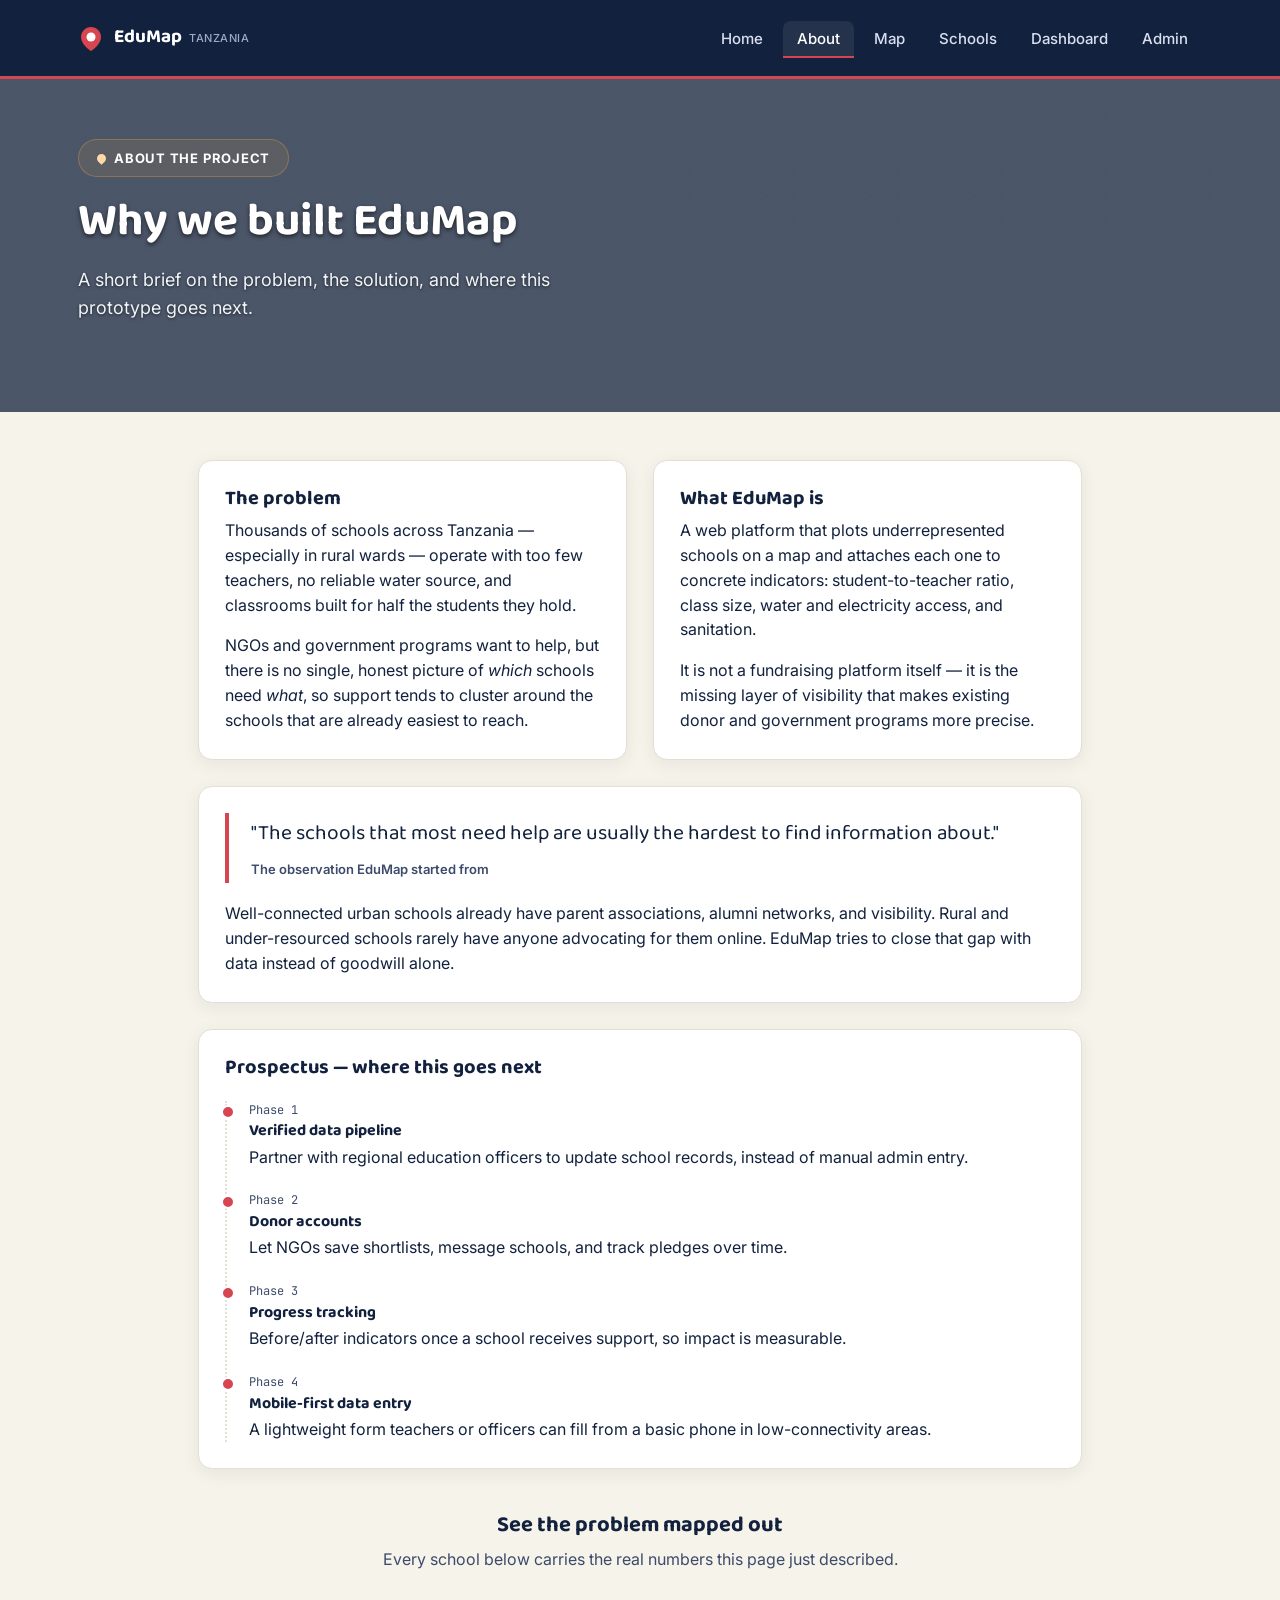
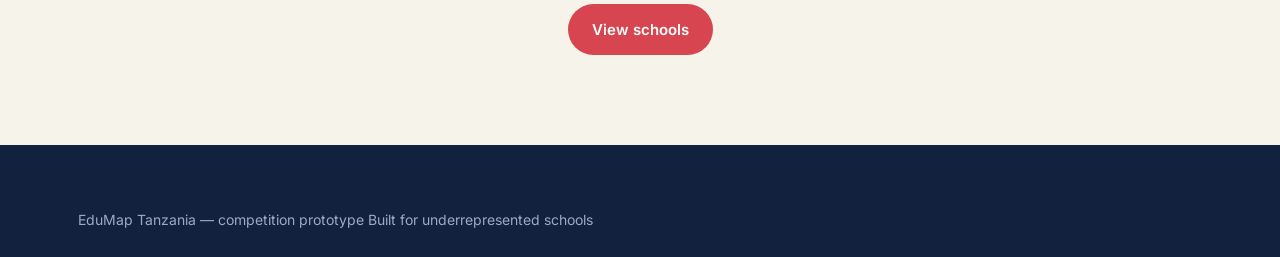
==== about.html @ 1348f327 "yo" ====
<!DOCTYPE html>
<html lang="en">
<head>
<meta charset="UTF-8">
<meta name="viewport" content="width=device-width, initial-scale=1.0">
<title>About — EduMap Tanzaniascm-history-item:c%3A%5CUsers%5CUSER%5COneDrive%5CDesktop%5CEdu.CCEM%E2%9C%8D%EF%B8%8F?%7B%22repositoryId%22%3A%22scm0%22%2C%22historyItemId%22%3A%22481b90392e154d170ccd517c02962633bb569fd1%22%2C%22historyItemParentId%22%3A%22b601278a0e674080480742d31120c76b783e9e66%22%2C%22historyItemDisplayId%22%3A%22481b903%22%7D</title>
<link rel="stylesheet" href="styles.css">
</head>
<body>
  <header class="site-header">
    <div class="wrap">
      <a class="brand" href="index.html">
        <svg class="brand-mark" width="26" height="26" viewBox="0 0 26 26" aria-hidden="true">
          <path d="M13 2C7.5 2 3 6.5 3 12c0 8 10 14 10 14s10-6 10-14c0-5.5-4.5-10-10-10z" fill="#D64550"/>
          <circle cx="13" cy="12" r="4.5" fill="#fff"/>
        </svg>
        <span class="brand-name">EduMap<span class="brand-sub">Tanzania</span></span>
      </a>
      <ul class="nav-links">
        <li><a href="index.html">Home</a></li>
        <li><a href="about.html" aria-current="page">About</a></li>
        <li><a href="map.html">Map</a></li>
        <li><a href="schools.html">Schools</a></li>
        <li><a href="dashboard.html">Dashboard</a></li>
        <li><a href="admin.html">Admin</a></li>
      </ul>
    </div>
  </header>

  <section class="hero" style="padding:60px 0;">
    <div class="wrap" style="grid-template-columns:1fr;">
      <div>
        <span class="eyebrow"><span class="pin-dot" style="background:#FFD9A8"></span> About the project</span>
        <h1 style="max-width:22ch;">Why we built EduMap</h1>
        <p class="lead">A short brief on the problem, the solution, and where this prototype goes next.</p>
      </div>
    </div>
  </section>

  <section class="page-body">
    <div class="wrap" style="max-width:940px;">

      <div class="split" data-reveal-stagger>
        <div class="card card-pad">
          <h2 style="font-size:20px;">The problem</h2>
          <p>Thousands of schools across Tanzania — especially in rural wards — operate with too few teachers, no reliable water source, and classrooms built for half the students they hold.</p>
          <p>NGOs and government programs want to help, but there is no single, honest picture of <em>which</em> schools need <em>what</em>, so support tends to cluster around the schools that are already easiest to reach.</p>
        </div>
        <div class="card card-pad">
          <h2 style="font-size:20px;">What EduMap is</h2>
          <p>A web platform that plots underrepresented schools on a map and attaches each one to concrete indicators: student-to-teacher ratio, class size, water and electricity access, and sanitation.</p>
          <p>It is not a fundraising platform itself — it is the missing layer of visibility that makes existing donor and government programs more precise.</p>
        </div>
      </div>

      <div class="card card-pad" style="margin:26px 0;" data-reveal>
        <blockquote class="pull-quote">
          "The schools that most need help are usually the hardest to find information about."
          <cite>The observation EduMap started from</cite>
        </blockquote>
        <p style="margin-top:18px;">Well-connected urban schools already have parent associations, alumni networks, and visibility. Rural and under-resourced schools rarely have anyone advocating for them online. EduMap tries to close that gap with data instead of goodwill alone.</p>
      </div>

      <div class="card card-pad" data-reveal>
        <h2 style="font-size:20px; margin-bottom:22px;">Prospectus — where this goes next</h2>
        <ul class="timeline">
          <li>
            <span class="date">Phase 1</span>
            <h3>Verified data pipeline</h3>
            <p>Partner with regional education officers to update school records, instead of manual admin entry.</p>
          </li>
          <li>
            <span class="date">Phase 2</span>
            <h3>Donor accounts</h3>
            <p>Let NGOs save shortlists, message schools, and track pledges over time.</p>
          </li>
          <li>
            <span class="date">Phase 3</span>
            <h3>Progress tracking</h3>
            <p>Before/after indicators once a school receives support, so impact is measurable.</p>
          </li>
          <li>
            <span class="date">Phase 4</span>
            <h3>Mobile-first data entry</h3>
            <p>A lightweight form teachers or officers can fill from a basic phone in low-connectivity areas.</p>
          </li>
        </ul>
      </div>

      <div style="text-align:center; margin-top:44px;" data-reveal>
        <h2 style="font-size:22px;">See the problem mapped out</h2>
        <p class="section-lead" style="margin-left:auto; margin-right:auto;">Every school below carries the real numbers this page just described.</p>
        <a href="schools.html" class="btn btn-primary">View schools</a>
      </div>

    </div>
  </section>

  <footer class="site-footer">
    <div class="wrap">
      <span>EduMap Tanzania — competition prototype</span>
      <span>Built for underrepresented schools</span>
    </div>
  </footer>
  <script src="data.js"></script>
  <script src="site.js"></script>
</body>
</html>
---- styles.css ----
/* ============================================================
   EduMap — styles.css
   One stylesheet shared by every page (linked with
   <link rel="stylesheet" href="styles.css">) so the whole app
   looks like one product instead of seven different pages.

   DESIGN TOKENS
   -----------------------------------------------------------
   --ink      : deep navy from the EduMap logo — headings, nav,
                and the "serious data" bands (dashboard header,
                stat band, detail banners)
   --paper    : warm, light background for marketing sections —
                not pure white, so long reads feel less clinical
   --coral    : the red map-pin from the logo — used ONLY for
                "critical" status and primary actions, so it
                stays meaningful instead of decorative
   --amber    : "moderate" status + the eyebrow badge accent
   --teal     : "stable" status
   --line     : hairline borders

   TYPE
   -----------------------------------------------------------
   Baloo 2        = display face (headings) — rounded, warm,
                    reads as approachable rather than corporate,
                    which matters for a schools/education product
   Inter          = body face — reads well at small sizes
   JetBrains Mono = utility face for numbers/stats, so every
                    ratio, count, and % reads like a data readout
   ============================================================ */

@import url('https://fonts.googleapis.com/css2?family=Baloo+2:wght@500;600;700;800&family=Inter:wght@400;500;600&family=JetBrains+Mono:wght@500;600&display=swap');

:root {
  --ink: #12213D;
  --ink-soft: #3C4A6B;
  --paper: #F6F3EA;
  --paper-raised: #FFFFFF;
  --coral: #D64550;
  --coral-dark: #B5333D;
  --amber: #E8A33D;
  --amber-text: #8F5D14; /* darker variant for text on light backgrounds — the base amber fails WCAG contrast as text */
  --teal: #3FA796;
  --line: #E3DFD2;
  --radius: 14px;
  --radius-lg: 22px;
  --shadow: 0 4px 18px rgba(18, 33, 61, 0.07);
  --shadow-lg: 0 18px 46px rgba(18, 33, 61, 0.16);
  --font-display: 'Baloo 2', sans-serif;
  --font-body: 'Inter', sans-serif;
  --font-mono: 'JetBrains Mono', monospace;
}

* { box-sizing: border-box; }

html { scroll-behavior: smooth; }

body {
  margin: 0;
  font-family: var(--font-body);
  background: var(--paper);
  color: var(--ink);
  line-height: 1.55;
}

h1, h2, h3, h4 {
  font-family: var(--font-display);
  color: var(--ink);
  margin: 0 0 0.4em;
  line-height: 1.15;
}

p { margin: 0 0 1em; }
p:last-child { margin-bottom: 0; }

a { color: inherit; }

.mono { font-family: var(--font-mono); }
.eyebrow-label { font-size: 13px; font-weight: 700; letter-spacing: 0.06em; text-transform: uppercase; color: var(--ink-soft); }

/* ---------- layout helpers ---------- */
.wrap {
  max-width: 1180px;
  margin: 0 auto;
  padding: 0 28px;
}

.page-body { padding: 48px 0 90px; }
.band { padding: 76px 0; }

/* ---------- signature: pin-dot marker ----------
   The logo's map pin becomes a recurring bullet used in nav
   dividers, list markers, and the activity timeline — a small
   consistent motif tying every page back to "location". */
.pin-dot {
  display: inline-block;
  width: 9px;
  height: 9px;
  border-radius: 50% 50% 50% 0;
  transform: rotate(-45deg);
  background: var(--coral);
  flex-shrink: 0;
}

/* ---------- header / nav ---------- */
.site-header {
  position: sticky;
  top: 0;
  z-index: 30;
  background: var(--ink);
  border-bottom: 3px solid var(--coral);
}
.site-header .wrap {
  position: relative;
  display: flex;
  align-items: center;
  justify-content: space-between;
  height: 76px;
}
.brand {
  display: flex;
  align-items: center;
  gap: 10px;
  text-decoration: none;
}
.brand-mark { flex-shrink: 0; }
.brand-name {
  font-family: var(--font-display);
  font-weight: 700;
  font-size: 19px;
  color: #fff;
  display: flex;
  align-items: baseline;
  gap: 7px;
}
.brand-sub {
  font-family: var(--font-body);
  font-weight: 500;
  font-size: 11px;
  color: #9FA8C4;
  text-transform: uppercase;
  letter-spacing: 0.05em;
}
.nav-links {
  display: flex;
  align-items: center;
  gap: 6px;
  list-style: none;
  margin: 0;
  padding: 0;
}
.nav-links a {
  color: #D9DFEF;
  text-decoration: none;
  font-size: 15px;
  font-weight: 500;
  padding: 8px 14px;
  border-radius: 8px;
  transition: 0.2s;
}
.nav-links a:hover,
.nav-links a[aria-current="page"] {
  color: #fff;
  background: rgba(255,255,255,0.08);
}
.nav-links a[aria-current="page"] { border-bottom: 2px solid var(--coral); border-radius: 8px 8px 0 0; }

/* hamburger toggle — hidden on desktop, shown under 880px (see
   responsive section). Built by site.js so it only exists where
   JS can actually drive it. */
.nav-toggle {
  display: none;
  flex-direction: column;
  justify-content: center;
  gap: 5px;
  width: 40px;
  height: 40px;
  background: transparent;
  border: none;
  cursor: pointer;
  padding: 0;
}
.nav-toggle span {
  display: block;
  width: 22px;
  height: 2px;
  background: #fff;
  border-radius: 2px;
  transition: transform 0.2s, opacity 0.2s;
}
.nav-toggle.is-open span:nth-child(1) { transform: translateY(7px) rotate(45deg); }
.nav-toggle.is-open span:nth-child(2) { opacity: 0; }
.nav-toggle.is-open span:nth-child(3) { transform: translateY(-7px) rotate(-45deg); }

/* ---------- buttons ---------- */
.btn {
  display: inline-flex;
  align-items: center;
  gap: 8px;
  font-family: var(--font-body);
  font-weight: 600;
  font-size: 15px;
  padding: 12px 22px;
  border-radius: 999px;
  border: 2px solid transparent;
  cursor: pointer;
  text-decoration: none;
  transition: 0.2s;
}
.btn-primary { background: var(--coral); color: #fff; }
.btn-primary:hover { background: var(--coral-dark); transform: translateY(-1px); }
.btn-ghost { background: transparent; border-color: var(--ink); color: var(--ink); }
.btn-ghost:hover { background: var(--ink); color: #fff; }
.btn-ghost.on-dark { border-color: rgba(255,255,255,0.5); color: #fff; }
.btn-ghost.on-dark:hover { background: rgba(255,255,255,0.12); }
.btn-sm { padding: 8px 16px; font-size: 13px; }
.btn-danger { background: #fff; color: var(--coral); border-color: var(--coral); }
.btn-danger:hover { background: var(--coral); color: #fff; }

/* ---------- hero ---------- */
/* ========== HERO SLIDESHOW ========== */

.hero {
  position: relative;          /* important so the slideshow can sit behind the content */
  overflow: hidden;
  /* keep whatever padding / min-height you already have */
}

/* The container that holds all the background images */
.slideshow {
  position: absolute;
  inset: 0;                    /* top:0; right:0; bottom:0; left:0; */
  z-index: 0;                  /* sits behind the text content */
}

/* Each individual slide */
.slideshow .slide {
  position: absolute;
  inset: 0;
  background-size: cover;
  background-position: center;
  background-repeat: no-repeat;
  opacity: 0;
  transition: opacity 1.2s ease-in-out;
  z-index: 0;
}

/* The currently visible slide */
.slideshow .slide.active {
  opacity: 1;
  z-index: 1;
}

/* Make sure the real content (text, buttons, pin-cluster) stays above the images */
.hero .wrap {
  position: relative;
  z-index: 2;
}

/* Dark overlay for readability */

.hero::after {
    content: "";
    position: absolute;
    inset: 0;
    background: linear-gradient(rgba(18, 33, 61, 0.75), rgba(18, 33, 61, 0.75));
    z-index: 1;
}

/* Put the text above the slideshow */

.hero .wrap {
    position: relative;
    z-index: 2;
}

/* Make hero text white */

.hero h1,
.hero p,
.hero .eyebrow {
    color: white;
}
.hero {
  position: relative;
  overflow: hidden;
  color: var(--ink);
  padding: 90px 0 70px;
}
/* topographic dot-grid, echoing a map, kept faint so it's texture not noise */
.hero::before {
  content: "";
  position: absolute;
  inset: 0;
  background-image: radial-gradient(rgba(18,33,61,0.05) 1.5px, transparent 1.5px);
  background-size: 26px 26px;
  mask-image: radial-gradient(ellipse at 70% 30%, black 10%, transparent 70%);
}
.hero .wrap { position: relative; display: grid; grid-template-columns: 1.1fr 0.9fr; gap: 50px; align-items: center; }
.eyebrow {
  display: inline-flex;
  align-items: center;
  gap: 8px;
  font-size: 13px;
  font-weight: 700;
  letter-spacing: 0.06em;
  text-transform: uppercase;
  color: var(--amber-text);
  background: rgba(232,163,61,0.1);
  border: 1px solid rgba(232,163,61,0.35);
  padding: 8px 18px;
  border-radius: 999px;
  margin-bottom: 18px;
}
.hero h1 { 
  font-size: clamp(32px, 4.6vw, 46px); 
  max-width: 15ch; 
  color: #FFFFFF !important; 
  text-shadow: 0 2px 4px rgba(0, 0, 0, 0.6); 
}

.hero p.lead { 
  font-size: 18px; 
  color: #F1F5F9 !important; 
  max-width: 46ch; 
  margin: 18px 0 30px; 
  text-shadow: 0 1px 3px rgba(0, 0, 0, 0.6); 
}

.hero-actions { display: flex; gap: 14px; flex-wrap: wrap; }

/* small stat pills inside hero */
.stat-row { display: flex; gap: 26px; margin-top: 40px; flex-wrap: wrap; }
.stat-row .stat-num { 
  font-family: var(--font-mono); 
  font-size: 26px; 
  font-weight: 600; 
  color: #FFFFFF !important; 
  text-shadow: 0 1px 3px rgba(0, 0, 0, 0.6); 
}
.stat-row .stat-label { 
  font-size: 13px; 
  color: #CBD5E1 !important; 
  text-shadow: 0 1px 3px rgba(0, 0, 0, 0.6); 
}

/* schematic pin-cluster graphic used in hero (pure CSS/SVG, no
   stock image) — a few nodes connecting to a central marker,
   representing "scattered schools becoming a visible network".
   This is EduMap's one signature moment: on load, the lines and
   nodes assemble in sequence (see keyframes below), turning the
   product's actual thesis into a two-second animation instead of
   a static illustration. */
.pin-cluster { 
  position: relative; 
  height: 320px; 
  filter: drop-shadow(0 0 12px rgba(0, 0, 0, 0.6)); 
}
.pin-cluster svg { width: 100%; height: 100%; }

/* High-contrast pin lines and nodes */
.pin-cluster line, 
.pin-cluster path[stroke] {
  stroke: #FFFFFF !important;
  stroke-width: 2.5px !important;
}

.pin-cluster circle {
  filter: drop-shadow(0 0 6px rgba(255, 255, 255, 0.9));
}

@media (prefers-reduced-motion: no-preference) {
  .net-line { opacity: 0; animation: net-line-in 0.6s ease forwards; }
  .net-node {
    opacity: 0;
    transform-box: fill-box;
    transform-origin: center;
    animation: net-node-in 0.45s ease forwards;
  }
  .net-pin-shape {
    opacity: 0;
    transform-box: fill-box;
    transform-origin: center;
    animation: net-pin-in 0.55s ease forwards;
  }
  .net-pin-core {
    opacity: 0;
    transform-box: fill-box;
    transform-origin: center;
    animation: net-node-in 0.4s ease forwards;
  }

  @keyframes net-line-in { to { opacity: 1; } }
  @keyframes net-node-in { from { opacity: 0; transform: scale(0.3); } to { opacity: 1; transform: scale(1); } }
  @keyframes net-pin-in { from { opacity: 0; transform: translateY(-16px) scale(0.85); } to { opacity: 1; transform: translateY(0) scale(1); } }
}

/* ---------- generic section ---------- */
.section-title { display: flex; align-items: baseline; gap: 12px; margin-bottom: 12px; }
.section-title h2 { font-size: clamp(22px, 3vw, 28px); }
.section-title .pin-dot { margin-bottom: 4px; }
.section-lead { max-width: 62ch; color: var(--ink-soft); margin: 0 0 32px; }

/* scroll reveal: elements fade/rise into place as the page is
   scrolled (driven by site.js via IntersectionObserver). Reduced
   to a no-op for reduced-motion users, who just see the final
   state immediately. */
[data-reveal] {
  opacity: 0;
  transform: translateY(18px);
  transition: opacity 0.7s ease, transform 0.7s ease;
}
[data-reveal].is-visible { opacity: 1; transform: translateY(0); }

[data-reveal-stagger] > * {
  opacity: 0;
  transform: translateY(18px);
  transition: opacity 0.6s ease, transform 0.6s ease;
}
[data-reveal-stagger].is-visible > * { opacity: 1; transform: translateY(0); }
[data-reveal-stagger].is-visible > *:nth-child(2) { transition-delay: 0.08s; }
[data-reveal-stagger].is-visible > *:nth-child(3) { transition-delay: 0.16s; }
[data-reveal-stagger].is-visible > *:nth-child(4) { transition-delay: 0.24s; }

/* ---------- pill list (mission-style rows, e.g. "How EduMap works") ---------- */
.pill-list { display: flex; flex-direction: column; gap: 14px; }
.pill-row {
  display: flex;
  align-items: flex-start;
  gap: 18px;
  background: var(--paper-raised);
  border: 1px solid var(--line);
  border-radius: var(--radius-lg);
  padding: 24px 28px;
}
.pill-row .step-num {
  flex-shrink: 0;
  width: 34px; height: 34px;
  border-radius: 50%;
  background: var(--ink);
  color: #fff;
  font-family: var(--font-mono);
  font-size: 14px;
  font-weight: 600;
  display: flex; align-items: center; justify-content: center;
}
.pill-row h3 { font-size: 18px; margin-bottom: 6px; }
.pill-row p { margin: 0; color: var(--ink-soft); }

/* ---------- cards ---------- */
.card {
  background: var(--paper-raised);
  border: 1px solid var(--line);
  border-radius: var(--radius);
  box-shadow: var(--shadow);
}
.card-pad { padding: 26px; }

.grid-3 { display: grid; grid-template-columns: repeat(3, 1fr); gap: 22px; }
.grid-2 { display: grid; grid-template-columns: repeat(2, 1fr); gap: 22px; }

/* ---------- stat band: live numbers computed from real tracked
   schools (never hardcoded), shown on a dark band so the home
   page has rhythm instead of being cream top-to-bottom ---------- */
.stat-band { background: var(--ink); color: #fff; }
.stat-band .section-lead { color: #9FA8C4; }
.stat-band h2 { color: #fff; }
.stat-band .eyebrow-label { color: #9FA8C4; }
.stat-grid { display: grid; grid-template-columns: repeat(4, 1fr); gap: 22px; margin-top: 30px; }
.stat-tile {
  border-top: 3px solid var(--coral);
  padding-top: 16px;
}
.stat-tile:nth-child(2) { border-top-color: var(--amber); }
.stat-tile:nth-child(3) { border-top-color: var(--teal); }
.stat-tile:nth-child(4) { border-top-color: #7C8DBF; }
.stat-tile .big-num { font-family: var(--font-mono); font-size: clamp(28px, 3.4vw, 42px); font-weight: 600; }
.stat-tile .big-lbl { font-size: 14px; color: #9FA8C4; margin-top: 6px; }
.stat-band .fine-print { font-size: 13px; color: #7C8DBF; margin-top: 34px; }

/* ---------- spotlight: a single real school's profile teased on
   the home page — proof the data is real, not filler copy ---------- */
.spotlight {
  display: grid;
  grid-template-columns: 1fr 1fr;
  border: 1px solid var(--line);
  border-radius: var(--radius-lg);
  overflow: hidden;
  background: var(--paper-raised);
  box-shadow: var(--shadow-lg);
}
.spotlight-info { padding: 42px; }
.spotlight-info .region { color: var(--ink-soft); font-size: 14px; margin-bottom: 18px; }
.spotlight-visual {
  position: relative;
  overflow: hidden;
  background: var(--ink);
  color: #fff;
  padding: 42px;
  display: flex;
  flex-direction: column;
  justify-content: center;
  gap: 22px;
}
.spotlight-visual::before {
  content: "";
  position: absolute;
  inset: 0;
  background-image: radial-gradient(rgba(255,255,255,0.06) 1.5px, transparent 1.5px);
  background-size: 22px 22px;
}
.spotlight-stat { position: relative; }
.spotlight-stat .num { font-family: var(--font-mono); font-size: 32px; font-weight: 600; }
.spotlight-stat .lbl { font-size: 13px; color: #9FA8C4; }

/* ---------- audience: three ways to act, one CTA each ---------- */
.audience-grid { display: grid; grid-template-columns: repeat(3, 1fr); gap: 22px; }
.audience-card {
  display: flex;
  flex-direction: column;
  gap: 14px;
  transition: transform 0.15s, box-shadow 0.15s;
}
.audience-card:hover { transform: translateY(-3px); box-shadow: var(--shadow-lg); }
.audience-card .badge {
  align-self: flex-start;
  font-size: 12px;
  font-weight: 700;
  letter-spacing: 0.04em;
  text-transform: uppercase;
  color: var(--coral-dark);
  background: rgba(214,69,80,0.08);
  padding: 5px 12px;
  border-radius: 999px;
}
.audience-card h3 { font-size: 19px; }
.audience-card p { color: var(--ink-soft); flex-grow: 1; }
.audience-card a.view-link { font-size: 14px; font-weight: 600; color: var(--coral); text-decoration: none; }

/* ---------- status badge (color meaning is fixed app-wide) ---------- */
.status-badge {
  display: inline-flex;
  align-items: center;
  gap: 7px;
  font-size: 12px;
  font-weight: 600;
  padding: 5px 12px;
  border-radius: 999px;
  background: rgba(0,0,0,0.04);
}
.status-dot { width: 9px; height: 9px; border-radius: 50%; }

/* ---------- school card (schools.html) ---------- */
.school-card {
  border-left: 5px solid var(--line);
  transition: transform 0.15s, box-shadow 0.15s;
}
.school-card:hover { transform: translateY(-3px); box-shadow: 0 10px 26px rgba(18,33,61,0.12); }
.school-card h3 { font-size: 19px; margin-bottom: 4px; }
.school-card .region { font-size: 13px; color: var(--ink-soft); margin-bottom: 14px; }
.school-card .metrics { display: flex; gap: 18px; margin: 14px 0; font-family: var(--font-mono); font-size: 13px; color: var(--ink-soft); }
.school-card a.view-link { font-size: 14px; font-weight: 600; color: var(--coral); text-decoration: none; }

/* ---------- filter bar ---------- */
.filter-bar {
  display: flex;
  gap: 14px;
  flex-wrap: wrap;
  align-items: center;
  background: var(--paper-raised);
  border: 1px solid var(--line);
  border-radius: var(--radius);
  padding: 16px 20px;
  margin-bottom: 30px;
}
.filter-bar input[type="text"],
.filter-bar select {
  font-family: var(--font-body);
  font-size: 14px;
  padding: 9px 12px;
  border-radius: 8px;
  border: 1px solid var(--line);
  background: var(--paper);
  color: var(--ink);
}
.filter-bar label { font-size: 12px; font-weight: 600; color: var(--ink-soft); display: block; margin-bottom: 4px; }
.filter-legend { display: flex; gap: 10px; margin-left: auto; font-size: 13px; flex-wrap: wrap; }
.filter-legend span { display: inline-flex; align-items: center; gap: 6px; }

/* standalone toggle-button style, used by the map legend buttons
   (each button carries this class directly — it doesn't rely on
   being nested inside a particular container) */
.legend-toggle {
  display: inline-flex; align-items: center; gap: 7px;
  font-family: var(--font-body); font-size: 13px; font-weight: 600; color: var(--ink-soft);
  background: var(--paper-raised); border: 1px solid var(--line); border-radius: 999px;
  padding: 7px 14px; cursor: pointer; transition: 0.15s;
}
.legend-toggle[aria-pressed="false"] { opacity: 0.4; }
.legend-toggle:hover { border-color: var(--ink-soft); }

/* ---------- detail page ---------- */
.detail-header {
  background: var(--ink);
  color: #fff;
  padding: 46px 0;
}
.detail-header .wrap { display: flex; justify-content: space-between; align-items: flex-end; flex-wrap: wrap; gap: 18px; }
.detail-header h1 { color: #fff; font-size: 32px; max-width: 20ch; }
.detail-header .region { color: #9FA8C4; font-size: 14px; }

.stat-block { text-align: left; }
.stat-block .num { font-family: var(--font-mono); font-size: 30px; font-weight: 600; }
.stat-block .lbl { font-size: 13px; color: var(--ink-soft); }

.need-tag {
  display: inline-flex;
  align-items: center;
  gap: 7px;
  background: rgba(214,69,80,0.08);
  color: var(--coral-dark);
  border: 1px solid rgba(214,69,80,0.25);
  font-size: 13px;
  font-weight: 600;
  padding: 6px 13px;
  border-radius: 999px;
  margin: 4px 6px 0 0;
}

/* activity timeline: pin-dots down a dotted line — the recurring
   motif. Reused as-is for the About page roadmap, since a roadmap
   and an activity log are both "things in chronological order". */
.timeline { list-style: none; margin: 0; padding: 0; border-left: 2px dotted var(--line); }
.timeline li { position: relative; padding: 0 0 22px 22px; }
.timeline li::before {
  content: "";
  position: absolute;
  left: -6px; top: 4px;
  width: 10px; height: 10px;
  border-radius: 50%;
  background: var(--coral);
  border: 2px solid var(--paper-raised);
}
.timeline li:last-child { padding-bottom: 0; }
.timeline .date { font-family: var(--font-mono); font-size: 12px; color: var(--ink-soft); display: block; margin-bottom: 3px; }
.timeline h3 { font-size: 16px; margin-bottom: 4px; }

/* ---------- about page ---------- */
.split { display: grid; grid-template-columns: 1fr 1fr; gap: 26px; align-items: start; }
.pull-quote {
  border-left: 4px solid var(--coral);
  padding: 4px 0 4px 22px;
  font-family: var(--font-display);
  font-size: 21px;
  color: var(--ink);
  margin: 0;
}
.pull-quote cite { display: block; font-family: var(--font-body); font-size: 13px; font-weight: 600; color: var(--ink-soft); font-style: normal; margin-top: 10px; }

/* ---------- forms (admin) ---------- */
.form-grid { display: grid; grid-template-columns: 1fr 1fr; gap: 18px; }
.field { display: flex; flex-direction: column; gap: 6px; }
.field.full { grid-column: 1 / -1; }
.field label { font-size: 13px; font-weight: 600; color: var(--ink-soft); }
.field input, .field select, .field textarea {
  font-family: var(--font-body);
  font-size: 14px;
  padding: 10px 12px;
  border: 1px solid var(--line);
  border-radius: 8px;
  background: var(--paper);
  color: var(--ink);
}
.field textarea { resize: vertical; min-height: 70px; }
.checkbox-row { display: flex; gap: 22px; align-items: center; }
.checkbox-row label { display: flex; align-items: center; gap: 8px; font-size: 14px; font-weight: 500; color: var(--ink); }

.admin-table { width: 100%; border-collapse: collapse; font-size: 14px; }
.admin-table th { text-align: left; font-size: 12px; text-transform: uppercase; letter-spacing: 0.04em; color: var(--ink-soft); padding: 10px 12px; border-bottom: 1px solid var(--line); }
.admin-table td { padding: 12px; border-bottom: 1px solid var(--line); vertical-align: middle; }
.admin-table tr:hover td { background: rgba(18,33,61,0.02); }
.row-actions { display: flex; gap: 8px; }
.admin-empty { color: var(--ink-soft); text-align: center; padding: 20px 0; }

/* ---------- dashboard ---------- */
.kpi-row { display: grid; grid-template-columns: repeat(4, 1fr); gap: 18px; margin-bottom: 30px; }
.kpi { padding: 20px 22px; }
.kpi .num { font-family: var(--font-mono); font-size: 30px; font-weight: 600; }
.kpi .lbl { font-size: 13px; color: var(--ink-soft); margin-top: 4px; }
.chart-grid { display: grid; grid-template-columns: 1.3fr 1fr; gap: 22px; margin-bottom: 22px; }
.chart-card h3 { font-size: 15px; margin-bottom: 16px; }
.chart-card canvas { max-height: 260px; }

/* ============================================================
   FOOTER — project identity + team
   ============================================================ */

.site-footer {
  background: var(--ink);
  color: #9FA8C4;
  padding: 64px 0 26px;
  font-size: 14px;
}

.site-footer .wrap {
  display: block;
}

/* ---------- top footer area ---------- */

.footer-top {
  display: grid;
  grid-template-columns: 0.85fr 1.15fr;
  gap: 70px;
  padding-bottom: 48px;
  border-bottom: 1px solid rgba(255,255,255,0.10);
}

/* ---------- project identity ---------- */

.footer-about {
  max-width: 390px;
}

.footer-brand {
  display: inline-flex;
  align-items: baseline;
  gap: 7px;
  font-family: var(--font-display);
  font-size: 25px;
  font-weight: 700;
  color: #fff;
  text-decoration: none;
  margin-bottom: 10px;
}

.footer-brand span {
  font-family: var(--font-body);
  font-size: 11px;
  font-weight: 600;
  letter-spacing: 0.08em;
  text-transform: uppercase;
  color: #9FA8C4;
}

.footer-about > p:not(.footer-description) {
  color: #D9DFEF;
  font-size: 15px;
  margin-bottom: 22px;
}

.footer-description {
  color: #9FA8C4;
  line-height: 1.7;
  max-width: 42ch;
}

/* ---------- team ---------- */

.footer-team h3 {
  color: #fff;
  font-family: var(--font-display);
  font-size: 20px;
  margin-bottom: 24px;
}

.team-list {
  display: grid;
  grid-template-columns: repeat(2, 1fr);
  gap: 24px 34px;
}

.team-member {
  display: flex;
  align-items: flex-start;
  gap: 13px;
  min-width: 0;
}

/* initials circle */

.team-avatar {
  width: 42px;
  height: 42px;
  flex: 0 0 42px;

  display: flex;
  align-items: center;
  justify-content: center;

  border-radius: 50%;
  background: rgba(214,69,80,0.14);
  border: 1px solid rgba(214,69,80,0.35);

  color: #fff;
  font-family: var(--font-mono);
  font-size: 12px;
  font-weight: 600;
}

/* member name */

.team-member strong {
  display: block;
  color: #fff;
  font-size: 14px;
  font-weight: 600;
  margin-bottom: 3px;
}

/* member role */

.team-member > div:last-child > span {
  display: block;
  color: #9FA8C4;
  font-size: 12px;
  line-height: 1.4;
}

/* social links */

.team-socials {
  display: flex;
  align-items: center;
  gap: 12px;
  margin-top: 9px;
}

.team-socials a {
  color: #D9DFEF;
  font-size: 12px;
  font-weight: 500;
  text-decoration: none;
  transition: color 0.2s, transform 0.2s;
}

.team-socials a:hover {
  color: #fff;
  transform: translateY(-1px);
}

/* little separator between social links */

.team-socials a + a::before {
  content: "·";
  color: #667392;
  margin-right: 12px;
}

/* ---------- bottom footer bar ---------- */

.footer-bottom {
  display: flex;
  justify-content: space-between;
  align-items: center;
  gap: 15px;
  padding-top: 22px;

  color: #7C8DBF;
  font-size: 12px;
}

.footer-bottom span:last-child {
  text-align: right;
}

/* ---------- responsive footer ---------- */

@media (max-width: 880px) {

  .footer-top {
    grid-template-columns: 1fr;
    gap: 42px;
  }

  .footer-about {
    max-width: 520px;
  }

  .team-list {
    grid-template-columns: 1fr;
    gap: 22px;
  }

  .footer-bottom {
    flex-direction: column;
    align-items: flex-start;
    gap: 7px;
  }

  .footer-bottom span:last-child {
    text-align: left;
  }
}
/* ---------- footer identity ---------- */

.footer-about {
  max-width: 360px;
}

.footer-brand {
  display: inline-block;
  font-family: var(--font-display);
  font-size: 27px;
  font-weight: 700;
  color: #fff;
  text-decoration: none;
  margin-bottom: 12px;
}

.footer-brand span {
  color: var(--coral);
}

.footer-about > p:first-of-type {
  color: #fff;
  font-size: 16px;
  font-weight: 600;
  margin-bottom: 12px;
}

.footer-description {
  color: #9FA8C4;
  line-height: 1.7;
  max-width: 34ch;
}

/* ---------- team ---------- */

.footer-team h3 {
  color: #fff;
  font-family: var(--font-display);
  font-size: 21px;
  margin-bottom: 24px;
}

.team-list {
  display: grid;
  grid-template-columns: repeat(2, 1fr);
  gap: 18px;
}

.team-member {
  display: flex;
  align-items: center;
  gap: 14px;
  padding: 16px;
  border: 1px solid rgba(255,255,255,0.09);
  border-radius: var(--radius);
  background: rgba(255,255,255,0.035);
  transition: transform 0.2s ease, background 0.2s ease;
}

.team-member:hover {
  transform: translateY(-3px);
  background: rgba(255,255,255,0.07);
}

.team-avatar {
  width: 46px;
  height: 46px;
  flex-shrink: 0;
  display: flex;
  align-items: center;
  justify-content: center;
  border-radius: 50%;
  background: var(--coral);
  color: #fff;
  font-family: var(--font-mono);
  font-size: 13px;
  font-weight: 600;
}

.team-member strong {
  display: block;
  color: #fff;
  font-size: 14px;
  margin-bottom: 3px;
}

.team-member > div:last-child > span {
  display: block;
  color: #9FA8C4;
  font-size: 12px;
  margin-bottom: 7px;
}

/* ---------- social links ---------- */

.team-socials {
  display: flex;
  gap: 12px;
}

.team-socials a {
  color: #C8D0E3;
  font-size: 11px;
  font-weight: 600;
  text-decoration: none;
  transition: color 0.2s ease;
}

.team-socials a:hover {
  color: #fff;
}

/* ---------- bottom bar ---------- */

.footer-bottom {
  display: flex;
  justify-content: space-between;
  align-items: center;
  gap: 15px;
  padding-top: 24px;
  border-top: 1px solid rgba(255,255,255,0.1);
  color: #7C8DBF;
  font-size: 12px;
}

/* ---------- footer responsive ---------- */

@media (max-width: 880px) {
  .footer-top {
    grid-template-columns: 1fr;
    gap: 42px;
  }

  .team-list {
    grid-template-columns: 1fr;
  }
}

@media (max-width: 520px) {
  .footer-bottom {
    flex-direction: column;
    align-items: flex-start;
  }
}

/* ---------- map page ---------- */
#map { height: 560px; width: 100%; border-radius: var(--radius); border: 1px solid var(--line); }
.map-legend { display: flex; gap: 20px; margin: 16px 0 28px; font-size: 13px; }
.map-legend span { display: inline-flex; align-items: center; gap: 7px; }

/* ---------- toast (used by Admin after save/delete) ---------- */
.toast {
  position: fixed;
  left: 50%;
  bottom: 26px;
  transform: translate(-50%, 20px);
  background: var(--ink);
  color: #fff;
  padding: 12px 24px;
  border-radius: 999px;
  font-size: 14px;
  font-weight: 600;
  box-shadow: var(--shadow-lg);
  opacity: 0;
  pointer-events: none;
  transition: opacity 0.25s, transform 0.25s;
  z-index: 50;
}
.toast.is-visible { opacity: 1; transform: translate(-50%, 0); }
.toast-danger { background: var(--coral-dark); }

/* ---------- responsive ---------- */
@media (max-width: 880px) {
  .nav-toggle { display: flex; }
  .nav-links {
    display: none;
    position: absolute;
    top: 76px;
    left: 0;
    right: 0;
    flex-direction: column;
    align-items: stretch;
    gap: 0;
    background: var(--ink);
    padding: 8px 20px 18px;
    border-bottom: 3px solid var(--coral);
  }
  .nav-links.is-open { display: flex; }
  .nav-links a { padding: 14px 6px; border-radius: 0; border-bottom: 1px solid rgba(255,255,255,0.08); }
  .nav-links a[aria-current="page"] { border-bottom: 1px solid var(--coral); border-radius: 0; }

  .hero .wrap { grid-template-columns: 1fr; }
  .pin-cluster { height: 220px; }
  .grid-3, .grid-2, .form-grid, .kpi-row, .chart-grid,
  .stat-grid, .audience-grid, .split { grid-template-columns: 1fr; }
  .stat-grid { gap: 30px; }
  .spotlight { grid-template-columns: 1fr; }
}

/* respect reduced-motion preference */
@media (prefers-reduced-motion: reduce) {
  html { scroll-behavior: auto; }
  .school-card, .audience-card { transition: none; }
  [data-reveal], [data-reveal-stagger] > * { opacity: 1; transform: none; transition: none; }
}

/* visible keyboard focus everywhere */
a:focus-visible, button:focus-visible, input:focus-visible, select:focus-visible, textarea:focus-visible {
  outline: 3px solid var(--amber);
  outline-offset: 2px;
}
/* ---------- FOOTER FINAL OVERRIDE ---------- */

.site-footer .wrap {
  display: block;
}

.footer-top {
  display: grid;
  grid-template-columns: 0.85fr 1.15fr;
  gap: 70px;
  padding-bottom: 48px;
  border-bottom: 1px solid rgba(255,255,255,0.10);
}

.footer-bottom {
  display: flex;
  justify-content: space-between;
  align-items: center;
  gap: 15px;
  padding-top: 22px;
}

.team-list {
  display: grid;
  grid-template-columns: repeat(2, 1fr);
  gap: 24px 34px;
}

.team-member {
  display: flex;
  align-items: flex-start;
  gap: 13px;
}

.team-avatar {
  width: 42px;
  height: 42px;
  flex: 0 0 42px;
  display: flex;
  align-items: center;
  justify-content: center;
  border-radius: 50%;
  background: rgba(214,69,80,0.14);
  border: 1px solid rgba(214,69,80,0.35);
  color: #fff;
  font-family: var(--font-mono);
  font-size: 12px;
  font-weight: 600;
}

.team-member strong {
  display: block;
  color: #fff;
  font-size: 14px;
  margin-bottom: 3px;
}

.team-member > div:last-child > span {
  display: block;
  color: #9FA8C4;
  font-size: 12px;
}

.team-socials {
  display: flex;
  gap: 12px;
  margin-top: 9px;
}

.team-socials a {
  color: #D9DFEF;
  font-size: 12px;
  text-decoration: none;
}

.team-socials a:hover {
  color: #fff;
}

@media (max-width: 880px) {
  .footer-top {
    grid-template-columns: 1fr;
    gap: 42px;
  }

  .team-list {
    grid-template-columns: 1fr;
  }

  .footer-bottom {
    flex-direction: column;
    align-items: flex-start;
  }
}
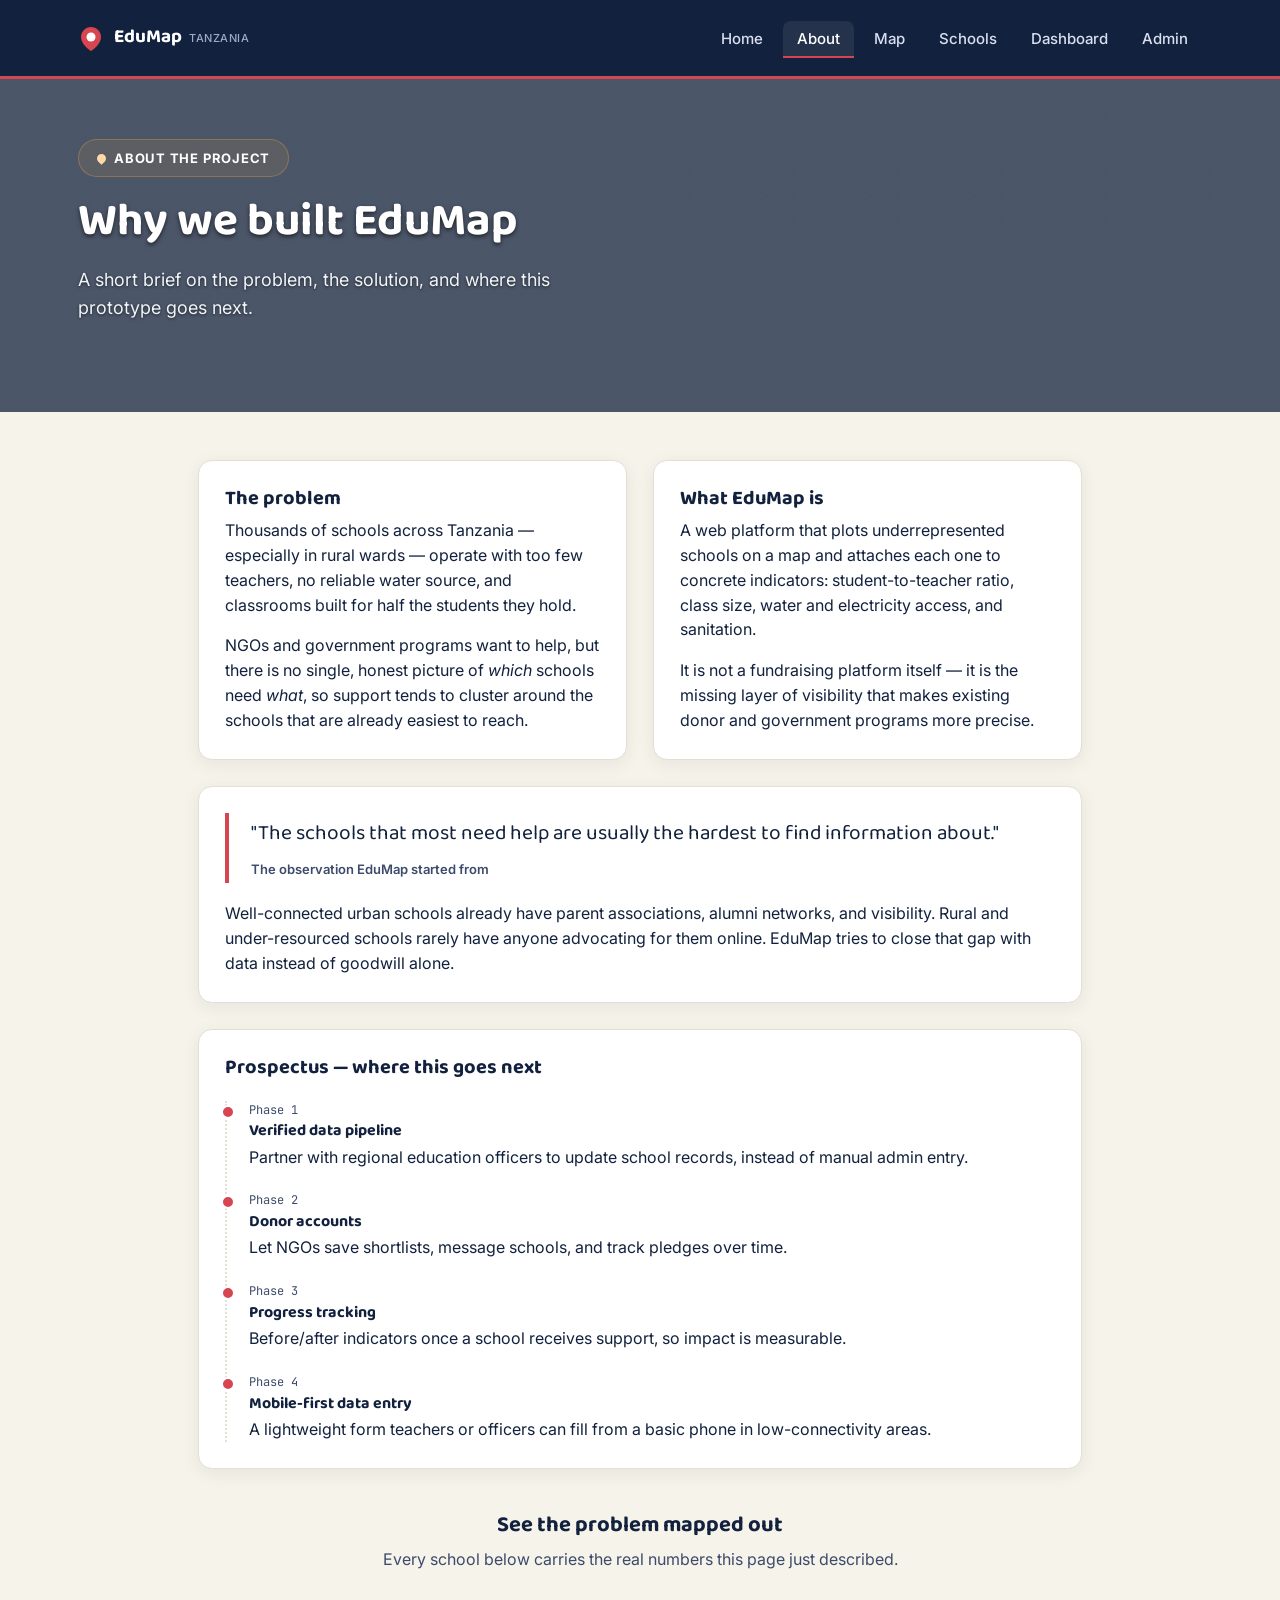
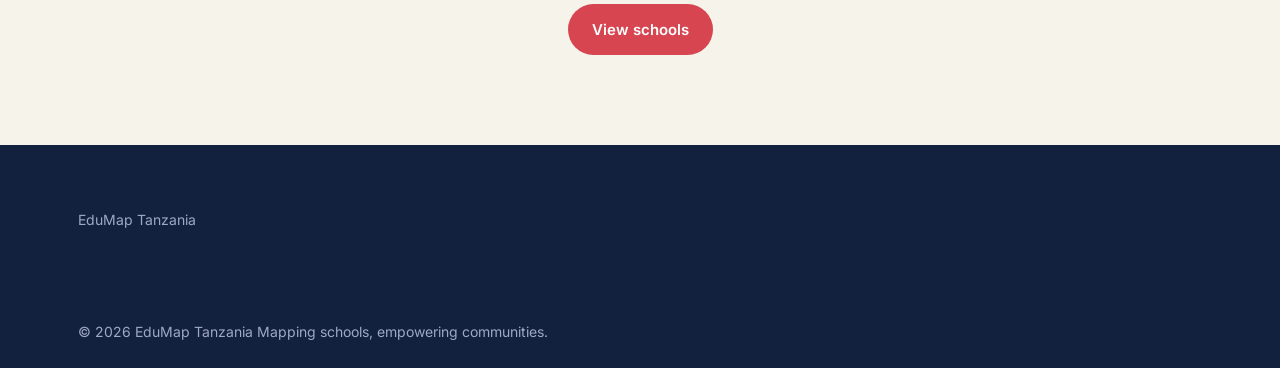
==== commit 733dc5c9: "Merge branch 'main' of https://github.com/crispinkamugisha101-bit/EDU-CCEM" ====
--- a/about.html
+++ b/about.html
@@ -5,6 +5,22 @@
 <meta name="viewport" content="width=device-width, initial-scale=1.0">
 <title>About — EduMap Tanzaniascm-history-item:c%3A%5CUsers%5CUSER%5COneDrive%5CDesktop%5CEdu.CCEM%E2%9C%8D%EF%B8%8F?%7B%22repositoryId%22%3A%22scm0%22%2C%22historyItemId%22%3A%22481b90392e154d170ccd517c02962633bb569fd1%22%2C%22historyItemParentId%22%3A%22b601278a0e674080480742d31120c76b783e9e66%22%2C%22historyItemDisplayId%22%3A%22481b903%22%7D</title>
 <link rel="stylesheet" href="styles.css">
+  <style>
+    #login-view{min-height:100vh;display:flex;align-items:center;justify-content:center;background:#f4f1ee;padding:20px;}
+    .pin-lock-card{background:#fff;border-radius:16px;padding:36px 30px;max-width:340px;width:100%;text-align:center;box-shadow:0 8px 30px rgba(0,0,0,.08);}
+    .pin-lock-card h2{font-size:18px;margin-bottom:6px;}
+    .pin-sub{font-size:13px;color:#777;margin-bottom:22px;}
+    .pin-dots{display:flex;justify-content:center;gap:14px;margin-bottom:10px;}
+    .pin-dot-indicator{width:16px;height:16px;border-radius:50%;border:2px solid #D64550;background:transparent;transition:background .15s ease;}
+    .pin-dot-indicator.filled{background:#D64550;}
+    .pin-error{min-height:18px;font-size:12px;color:#D64550;margin-bottom:14px;}
+    .pin-lock-card.shake{animation:pin-shake .35s;}
+    @keyframes pin-shake{10%,90%{transform:translateX(-2px);}20%,80%{transform:translateX(4px);}30%,50%,70%{transform:translateX(-8px);}40%,60%{transform:translateX(8px);}}
+    .pin-keypad{display:grid;grid-template-columns:repeat(3,1fr);gap:10px;}
+    .pin-key{padding:14px 0;font-size:16px;border-radius:10px;border:1px solid #e4e0dc;background:#faf9f7;cursor:pointer;}
+    .pin-key:hover{background:#f0ede9;}
+    .pin-key-alt{font-size:13px;color:#777;}
+  </style>
 </head>
 <body>
   <header class="site-header">
@@ -98,11 +114,18 @@
 
   <footer class="site-footer">
     <div class="wrap">
-      <span>EduMap Tanzania — competition prototype</span>
-      <span>Built for underrepresented schools</span>
+      <span>EduMap Tanzania</span>
     </div>
   </footer>
   <script src="data.js"></script>
-  <script src="site.js"></script>
+  <footer class="site-footer site-footer-compact">
+  <div class="wrap">
+    <div class="footer-watermark">
+      <span>© 2026 EduMap Tanzania</span>
+      <span>Mapping schools, empowering communities.</span>
+    </div>
+  </div>
+</footer>
+<script src="site.js"></script>
 </body>
 </html>
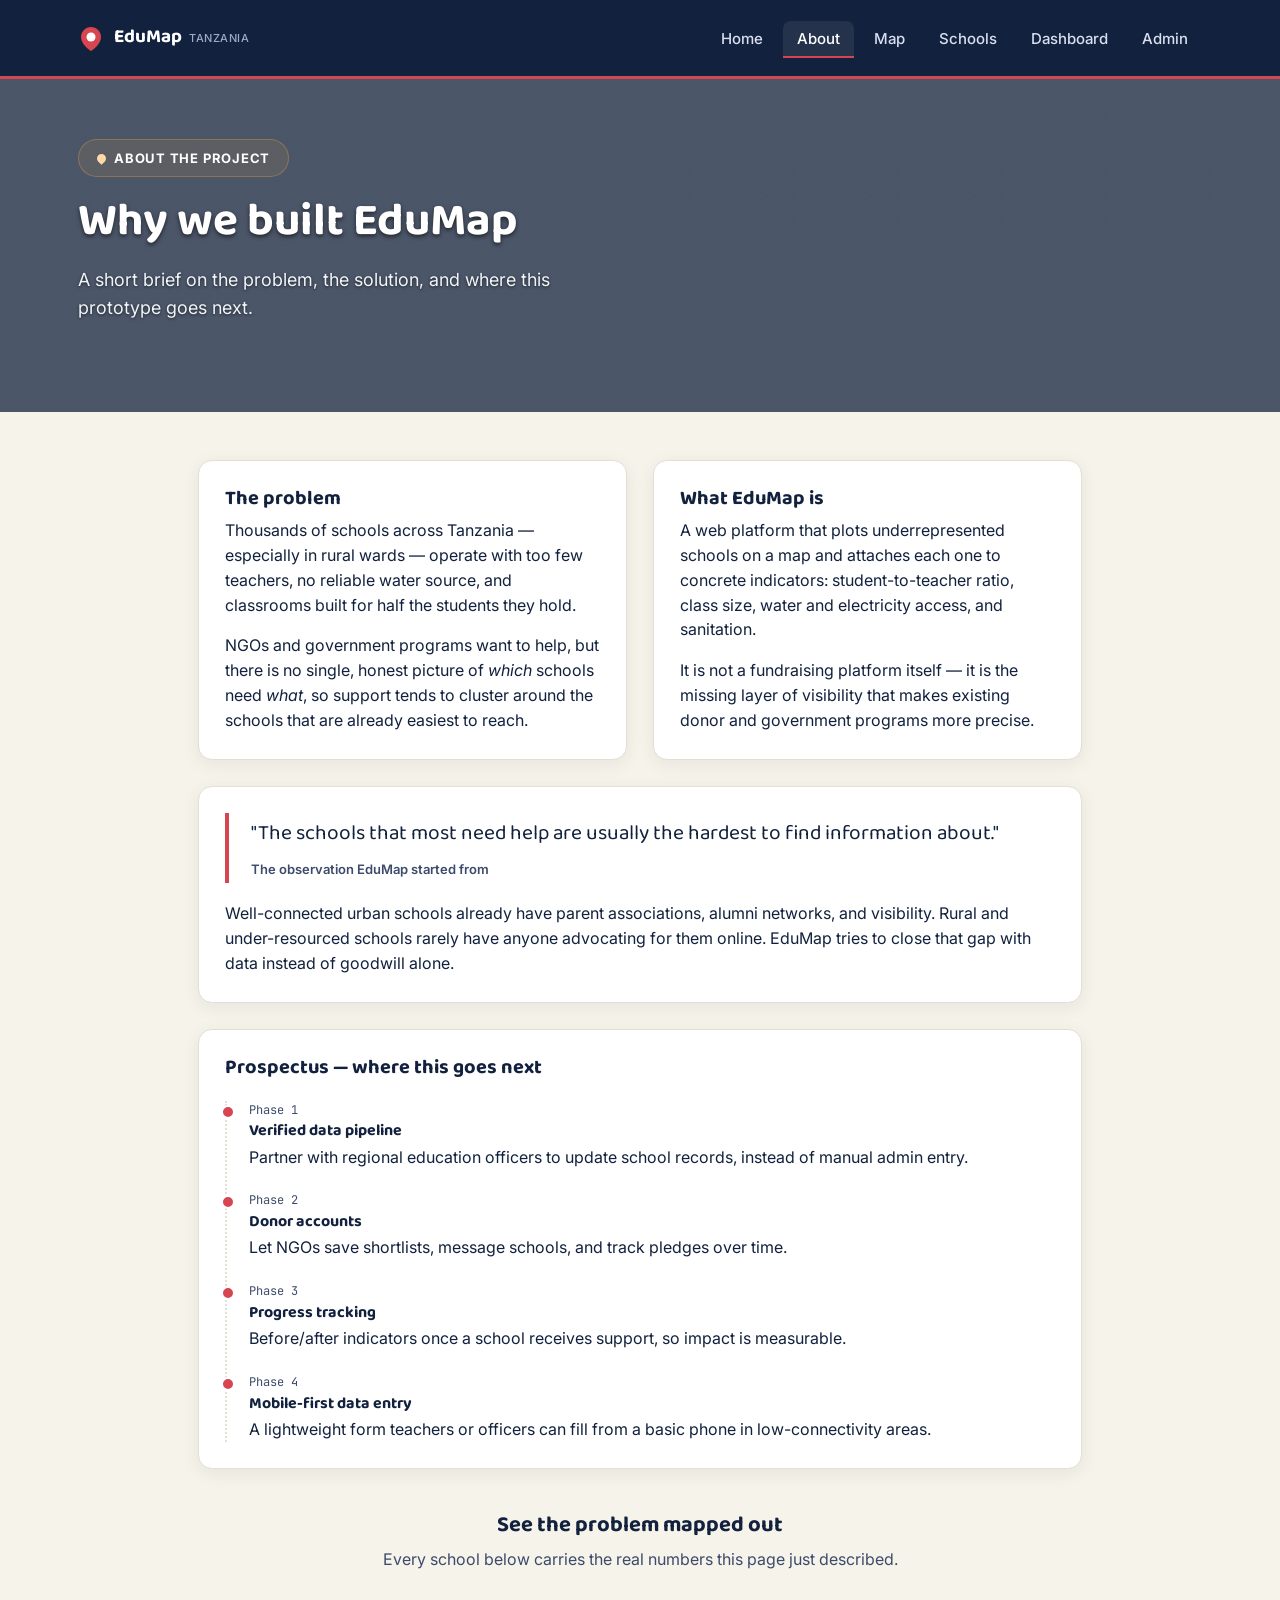
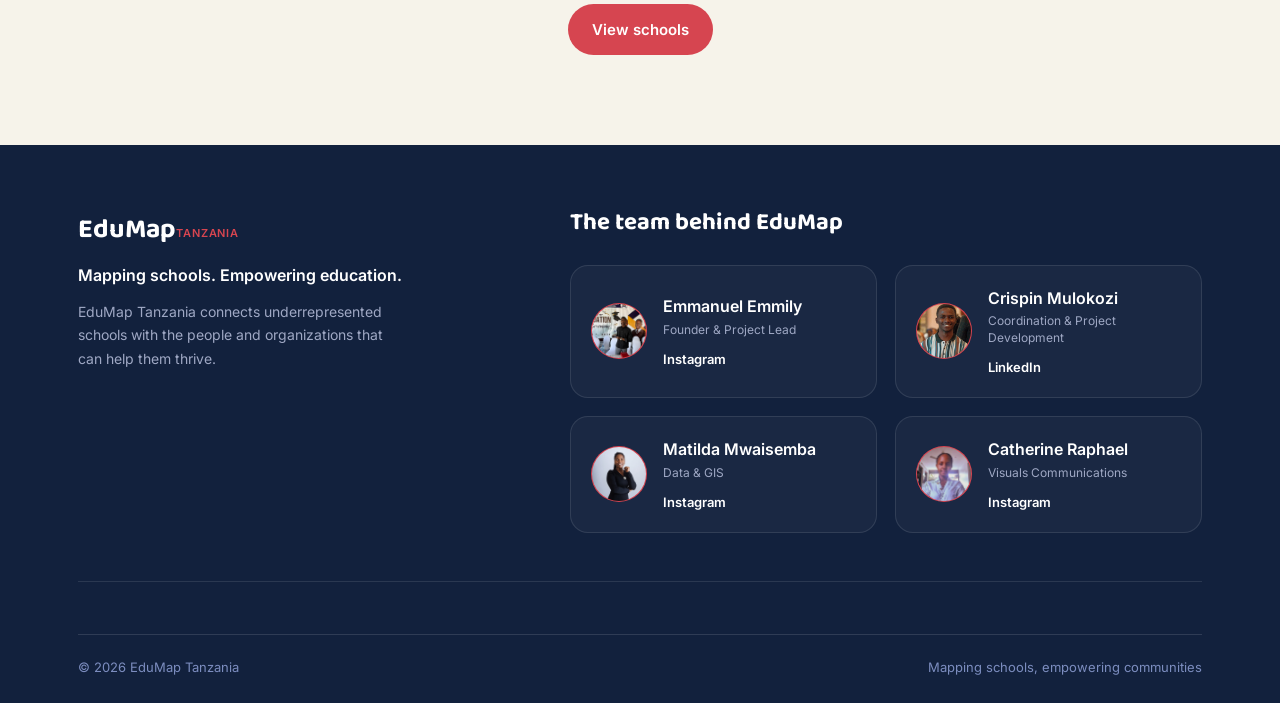
==== commit ffe6486e: "slight chnagesss" ====
--- a/about.html
+++ b/about.html
@@ -113,19 +113,132 @@
   </section>
 
   <footer class="site-footer">
-    <div class="wrap">
-      <span>EduMap Tanzania</span>
-    </div>
-  </footer>
-  <script src="data.js"></script>
-  <footer class="site-footer site-footer-compact">
   <div class="wrap">
-    <div class="footer-watermark">
+
+    <div class="footer-top">
+
+      <!-- Project identity -->
+      <div class="footer-about">
+        <a class="footer-brand" href="index.html">
+          EduMap<span>Tanzania</span>
+        </a>
+
+        <p>
+          Mapping schools. Empowering education.
+        </p>
+
+        <p class="footer-description">
+          EduMap Tanzania connects underrepresented schools with the
+          people and organizations that can help them thrive.
+        </p>
+      </div>
+
+      <!-- Team -->
+      <div class="footer-team">
+  <h3>The team behind EduMap</h3>
+
+  <div class="team-list">
+
+    <!-- Emmanuel -->
+    <div class="team-member">
+      <div class="team-avatar">
+        <img src="images/Emmanuel.image.jpeg" alt="Emmanuel Emmily">
+      </div>
+
+      <div class="team-info">
+        <strong>Emmanuel Emmily</strong>
+        <span>Founder &amp; Project Lead</span>
+
+        <div class="team-socials">
+          <a href="https://www.instagram.com/i_am_e.m.m.a.n.u.e.l?utm_source=qr&igsh=MWowZ3RhbnU1NTU5aw=="
+             target="_blank"
+             rel="noopener noreferrer"
+             aria-label="Emmanuel's Instagram">
+            Instagram
+          </a>
+        </div>
+      </div>
+    </div>
+
+
+    <!-- Crispin -->
+    <div class="team-member">
+      <div class="team-avatar">
+        <img src="images/Crispin.image.jpeg" alt="Crispin Mulokozi">
+      </div>
+
+      <div class="team-info">
+        <strong>Crispin Mulokozi</strong>
+        <span>Coordination &amp; Project Development</span>
+
+        <div class="team-socials">
+          <a href="https://www.linkedin.com/in/crispin-kamugisha-688564229?utm_source=share_via&utm_content=profile&utm_medium=member_android"
+             target="_blank"
+             rel="noopener noreferrer"
+             aria-label="Crispin's LinkedIn">
+            LinkedIn
+          </a>
+        </div>
+      </div>
+    </div>
+
+
+    <!-- Matilda -->
+    <div class="team-member">
+      <div class="team-avatar">
+        <img src="images/Matty.image.jpeg" alt="Matilda Mwaisemba">
+      </div>
+
+      <div class="team-info">
+        <strong>Matilda Mwaisemba</strong>
+        <span>Data &amp; GIS</span>
+
+        <div class="team-socials">
+          <a href="https://www.instagram.com/itc_matt.y?utm_source=qr&igsh=dWhuaWpkdGJsMmxx&igsi=dWhuaWpkdGJsMmxx"
+             target="_blank"
+             rel="noopener noreferrer"
+             aria-label="Matilda's Instagram">
+            Instagram
+          </a>
+        </div>
+      </div>
+    </div>
+
+
+    <!-- Catherine -->
+    <div class="team-member">
+      <div class="team-avatar">
+        <img src="images/Cathy.image.jpeg" alt="Catherine Raphael">
+      </div>
+
+      <div class="team-info">
+        <strong>Catherine Raphael</strong>
+        <span>Visuals Communications</span>
+
+        <div class="team-socials">
+          <a href="https://www.instagram.com/_.just.erine_?utm_source=qr&igsh=ZDVycXNpNWFudHZr" target="_blank" rel="noopener noreferrer"
+             aria-label="Catherine's Instagram">
+            Instagram
+          </a>
+
+        </div>
+      </div>
+    </div>
+
+  </div>
+</div>
+
+    </div>
+
+    <!-- Bottom footer bar -->
+    <div class="footer-bottom">
       <span>© 2026 EduMap Tanzania</span>
-      <span>Mapping schools, empowering communities.</span>
-    </div>
+      <span>Mapping schools, empowering communities</span>
+    </div>
+
   </div>
 </footer>
-<script src="site.js"></script>
+  <script src="data.js"></script>
+  <script src="site.js"></script>
 </body>
 </html>
--- a/styles.css
+++ b/styles.css
@@ -779,22 +779,23 @@
 /* initials circle */
 
 .team-avatar {
-  width: 42px;
-  height: 42px;
-  flex: 0 0 42px;
-
+  width: 52px;
+  height: 52px;
+  min-width: 52px;
+  border-radius: 50%;
+  overflow: hidden;
+  background: var(--coral);
   display: flex;
   align-items: center;
   justify-content: center;
-
-  border-radius: 50%;
-  background: rgba(214,69,80,0.14);
-  border: 1px solid rgba(214,69,80,0.35);
-
-  color: #fff;
-  font-family: var(--font-mono);
-  font-size: 12px;
-  font-weight: 600;
+  flex-shrink: 0;
+}
+
+.team-avatar img {
+  width: 100%;
+  height: 100%;
+  object-fit: cover;
+  display: block;
 }
 
 /* member name */
@@ -1195,4 +1196,140 @@
     flex-direction: column;
     align-items: flex-start;
   }
+}
+/* ============================================================
+   TEAM FOOTER — FINAL LAYOUT
+   ============================================================ */
+
+.footer-top {
+  display: grid;
+  grid-template-columns: 0.8fr 1.2fr;
+  gap: 70px;
+  align-items: start;
+}
+
+.footer-about {
+  min-width: 0;
+}
+
+.footer-team {
+  min-width: 0;
+}
+
+.footer-team h3 {
+  color: #fff;
+  margin-bottom: 28px;
+  font-size: 24px;
+}
+
+/* Two equal columns for the team cards */
+.team-list {
+  display: grid;
+  grid-template-columns: repeat(2, minmax(0, 1fr));
+  gap: 18px;
+}
+
+/* Every card gets exactly the same width */
+.team-member {
+  width: 100%;
+  min-width: 0;
+  display: flex;
+  align-items: center;
+  gap: 16px;
+  padding: 20px;
+  background: rgba(255, 255, 255, 0.035);
+  border: 1px solid rgba(255, 255, 255, 0.10);
+  border-radius: 18px;
+}
+
+/* Circular photo */
+.team-avatar {
+  width: 56px;
+  height: 56px;
+  min-width: 56px;
+  border-radius: 50%;
+  overflow: hidden;
+  flex-shrink: 0;
+  border: 1px solid rgba(214, 69, 80, 0.7);
+  background: var(--coral);
+}
+
+.team-avatar img {
+  width: 100%;
+  height: 100%;
+  display: block;
+  object-fit: cover;
+}
+
+/* Name + role area */
+.team-member > div:last-child {
+  min-width: 0;
+  flex: 1;
+}
+
+.team-member strong {
+  display: block;
+  color: #fff;
+  font-size: 16px;
+  margin-bottom: 3px;
+}
+
+.team-member span {
+  display: block;
+  color: #9FA8C4;
+  font-size: 13px;
+  line-height: 1.4;
+}
+
+/* Social links */
+.team-socials {
+  display: flex;
+  align-items: center;
+  gap: 14px;
+  margin-top: 10px;
+}
+
+.team-socials a {
+  color: #fff;
+  font-size: 13px;
+  font-weight: 600;
+  text-decoration: none;
+}
+
+.team-socials a:hover {
+  color: var(--coral);
+}
+
+/* Bottom line */
+.footer-bottom {
+  display: flex;
+  justify-content: space-between;
+  align-items: center;
+  gap: 20px;
+  margin-top: 52px;
+  padding-top: 22px;
+  border-top: 1px solid rgba(255, 255, 255, 0.12);
+  color: #7C8DBF;
+  font-size: 13px;
+}
+
+/* ---------- responsive team footer ---------- */
+
+@media (max-width: 900px) {
+  .footer-top {
+    grid-template-columns: 1fr;
+    gap: 40px;
+  }
+}
+
+@media (max-width: 650px) {
+  .team-list {
+    grid-template-columns: 1fr;
+  }
+
+  .footer-bottom {
+    flex-direction: column;
+    align-items: flex-start;
+    gap: 6px;
+  }
 }
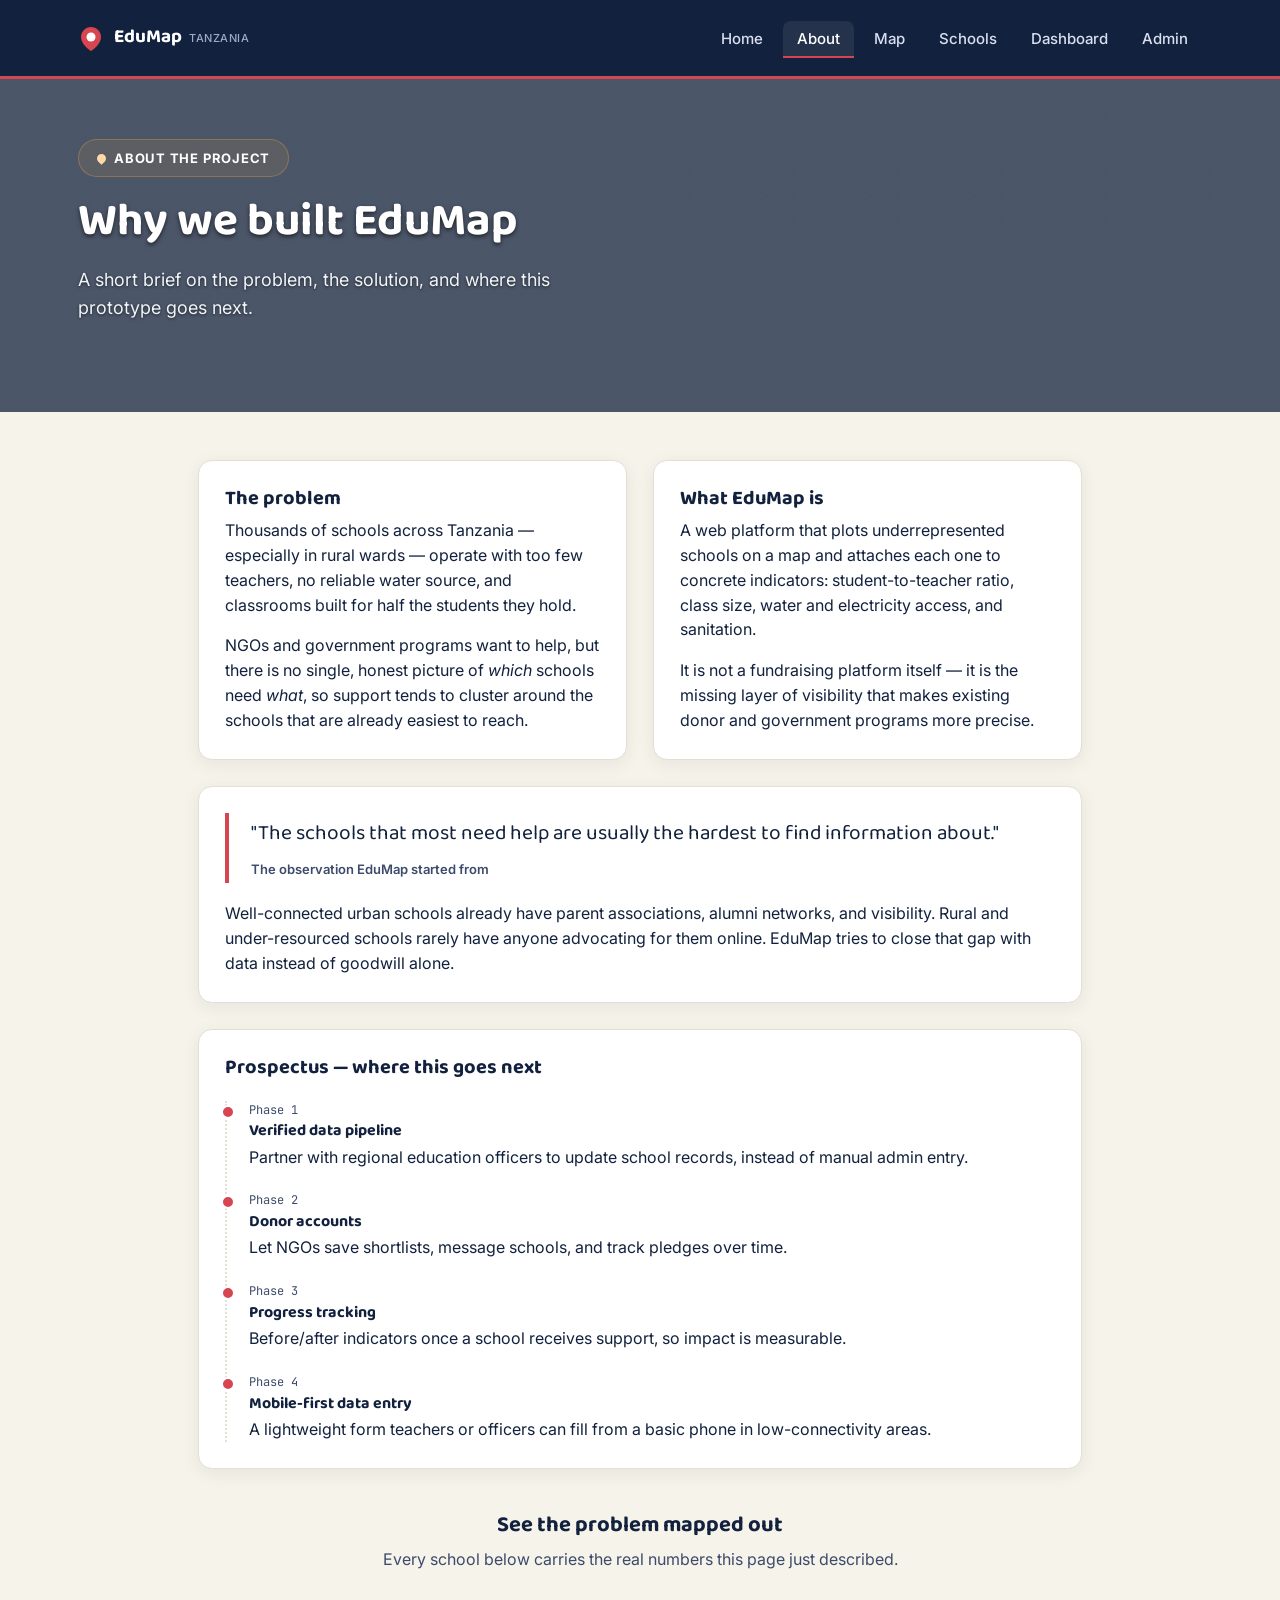
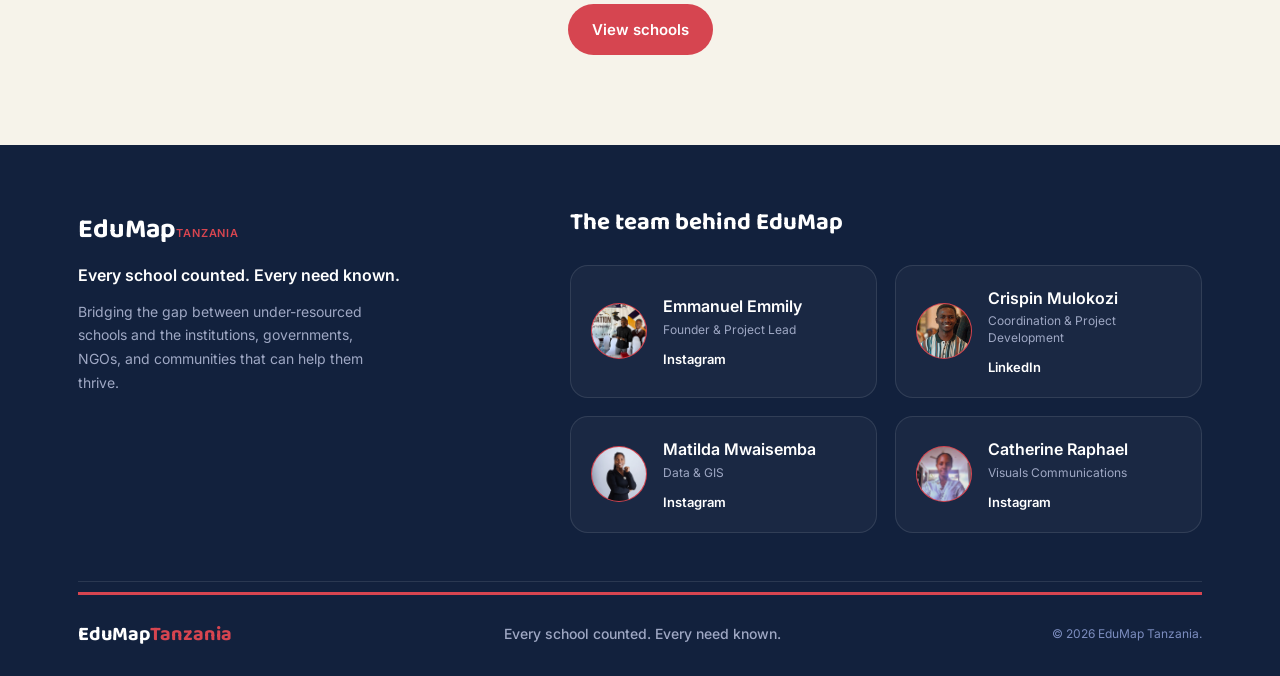
==== commit 553ac7fb: "Hata Benji alisemaga prototype yake ya YC haikuwa finished product 😂" ====
--- a/about.html
+++ b/about.html
@@ -123,17 +123,17 @@
           EduMap<span>Tanzania</span>
         </a>
 
-        <p>
-          Mapping schools. Empowering education.
+      
+              <p class="footer-tagline">
+          Every school counted. Every need known.
         </p>
 
         <p class="footer-description">
-          EduMap Tanzania connects underrepresented schools with the
-          people and organizations that can help them thrive.
+          Bridging the gap between under-resourced schools and the institutions, governments, NGOs, and communities that can help them thrive.
         </p>
       </div>
 
-      <!-- Team -->
+    <!-- Team -->
       <div class="footer-team">
   <h3>The team behind EduMap</h3>
 
@@ -231,9 +231,10 @@
     </div>
 
     <!-- Bottom footer bar -->
-    <div class="footer-bottom">
-      <span>© 2026 EduMap Tanzania</span>
-      <span>Mapping schools, empowering communities</span>
+    <div class="footer-bottom-compact">
+      <a class="brand-compact" href="index.html">EduMap<span>Tanzania</span></a>
+      <span class="tagline-compact">Every school counted. Every need known.</span>
+      <span class="copy-compact">&copy; 2026 EduMap Tanzania.</span>
     </div>
 
   </div>
--- a/styles.css
+++ b/styles.css
@@ -1332,4 +1332,78 @@
     align-items: flex-start;
     gap: 6px;
   }
+}
+.footer-tagline {
+  color: #D9DFEF;
+  font-weight: 600;
+  font-size: 15px;
+  margin-bottom: 10px;
+}
+/* ---------- COMPACT FOOTER (For tool pages) ---------- */
+.site-footer-compact {
+  background: var(--ink);
+  padding: 28px 0;
+  border-top: 3px solid var(--coral); /* Matches the header */
+}
+.footer-compact-content {
+  display: flex;
+  align-items: center;
+  justify-content: space-between;
+  gap: 20px;
+  flex-wrap: wrap;
+}
+.footer-brand-compact {
+  font-family: var(--font-display);
+  font-size: 22px;
+  font-weight: 700;
+  color: #fff;
+  text-decoration: none;
+}
+.footer-brand-compact span { color: var(--coral); }
+.footer-tagline-compact {
+  color: #9FA8C4;
+  font-size: 14px;
+  font-weight: 500;
+}
+.footer-copy-compact {
+  color: #7C8DBF;
+  font-size: 12px;
+}
+@media (max-width: 600px) {
+  .footer-compact-content {
+    flex-direction: column;
+    align-items: flex-start;
+    gap: 10px;
+  }
+}
+/* ---------- COMPACT BOTTOM STRIP (For Home & About) ---------- */
+.footer-bottom-compact {
+  display: flex;
+  justify-content: space-between;
+  align-items: center;
+  gap: 20px;
+  flex-wrap: wrap;
+  padding-top: 24px;
+  border-top: 3px solid var(--coral);
+  margin-top: 10px;
+}
+.footer-bottom-compact .brand-compact {
+  font-family: var(--font-display);
+  font-size: 20px;
+  font-weight: 700;
+  color: #fff;
+  text-decoration: none;
+}
+.footer-bottom-compact .brand-compact span { color: var(--coral); }
+.footer-bottom-compact .tagline-compact {
+  color: #9FA8C4;
+  font-size: 14px;
+  font-weight: 500;
+}
+.footer-bottom-compact .copy-compact {
+  color: #7C8DBF;
+  font-size: 12px;
+}
+@media (max-width: 600px) {
+  .footer-bottom-compact { flex-direction: column; align-items: flex-start; gap: 8px; }
 }
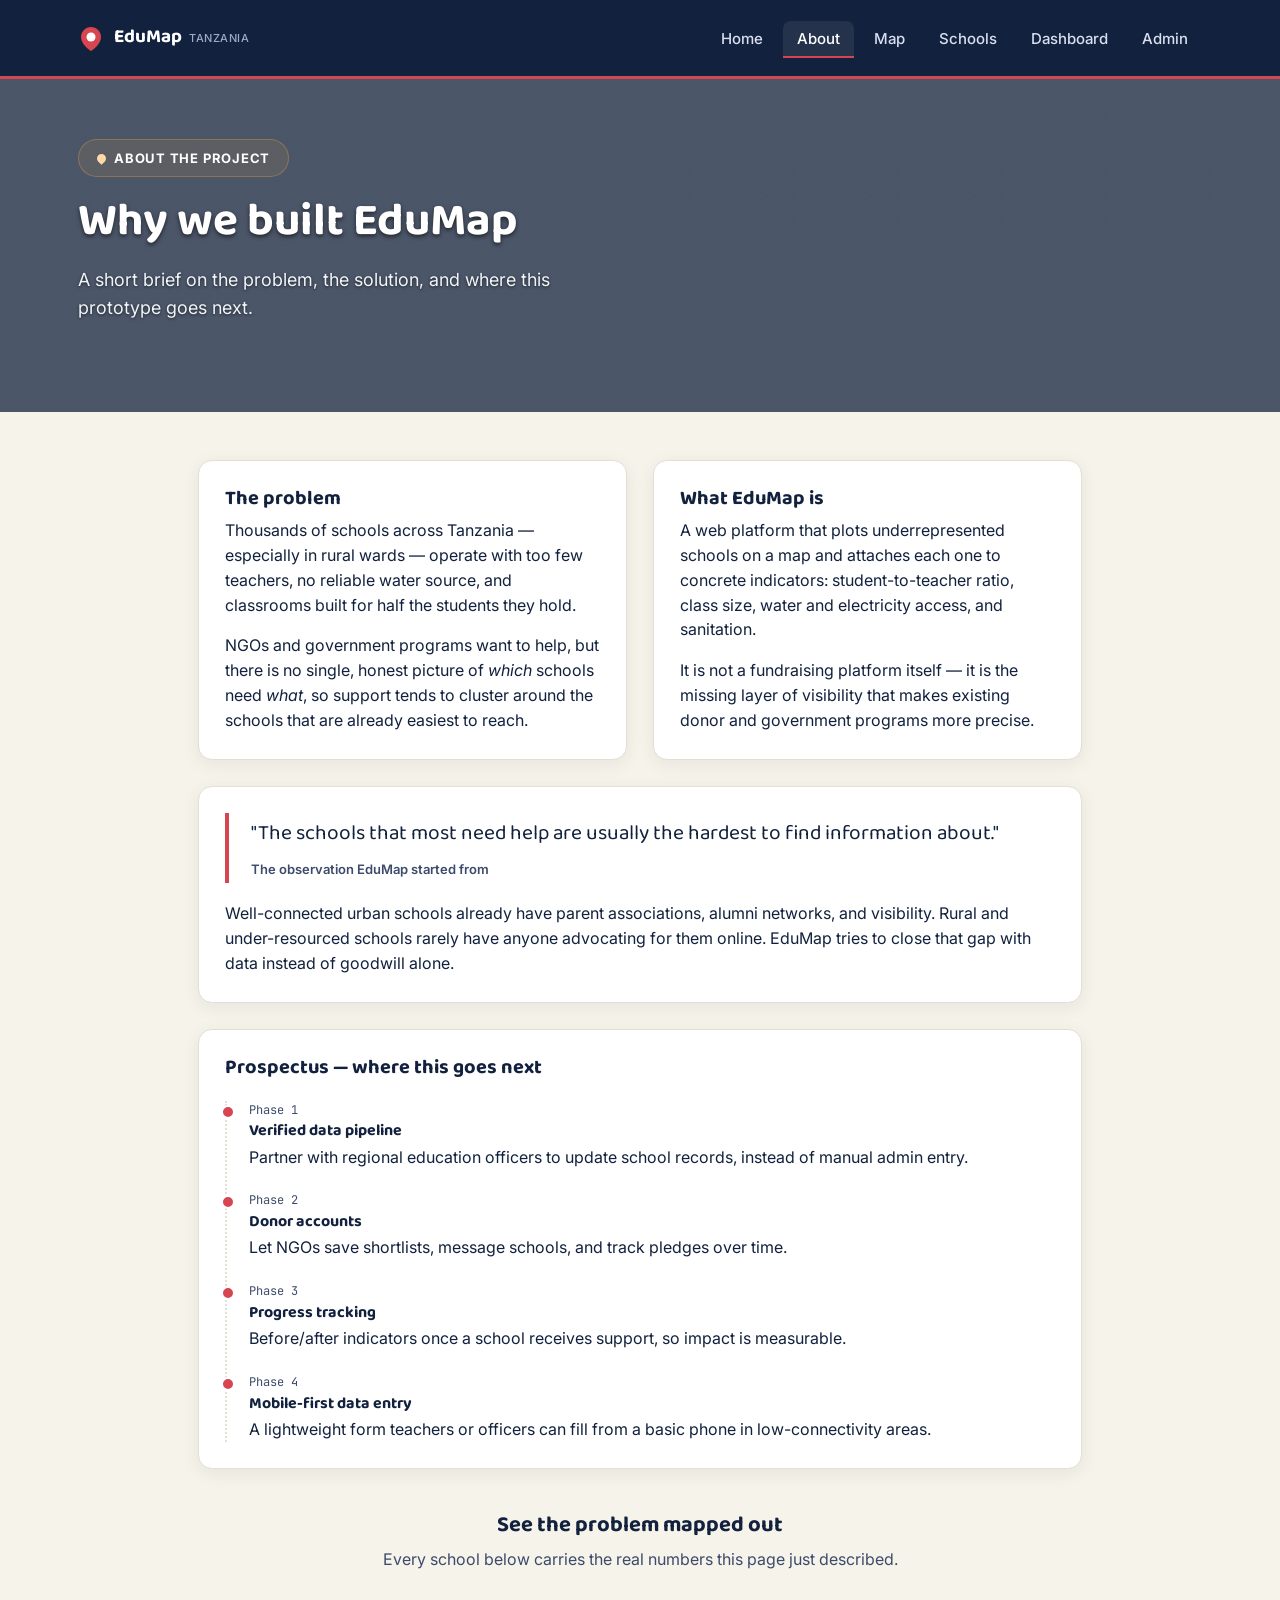
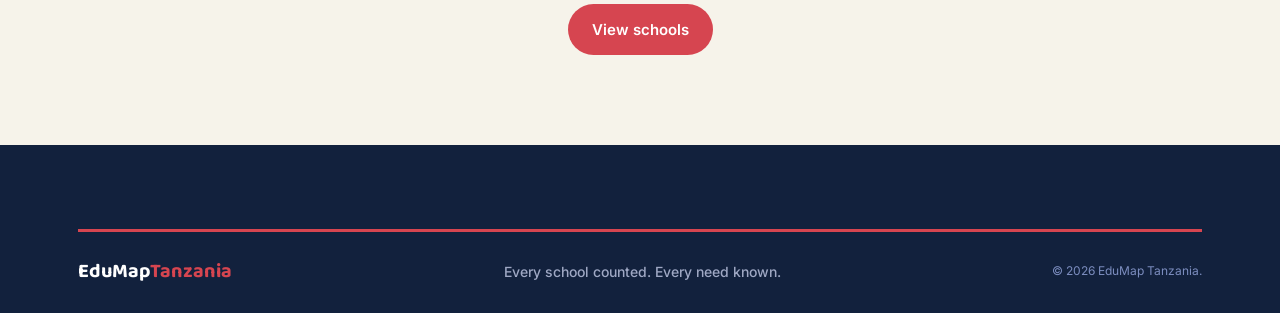
==== commit bba66e58: "Done  for now" ====
--- a/about.html
+++ b/about.html
@@ -113,132 +113,22 @@
   </section>
 
   <footer class="site-footer">
-  <div class="wrap">
+    <div class="wrap">
 
-    <div class="footer-top">
-
-      <!-- Project identity -->
-      <div class="footer-about">
-        <a class="footer-brand" href="index.html">
-          EduMap<span>Tanzania</span>
-        </a>
-
-      
-              <p class="footer-tagline">
-          Every school counted. Every need known.
-        </p>
-
-        <p class="footer-description">
-          Bridging the gap between under-resourced schools and the institutions, governments, NGOs, and communities that can help them thrive.
-        </p>
+      <!-- Project Identity (Full width) -->
+      <div class="footer-about" style="max-width:100%; width:100%; margin-bottom: 20px;">
+       
       </div>
 
-    <!-- Team -->
-      <div class="footer-team">
-  <h3>The team behind EduMap</h3>
-
-  <div class="team-list">
-
-    <!-- Emmanuel -->
-    <div class="team-member">
-      <div class="team-avatar">
-        <img src="images/Emmanuel.image.jpeg" alt="Emmanuel Emmily">
+      <!-- Bottom footer bar -->
+      <div class="footer-bottom-compact">
+        <a class="brand-compact" href="index.html">EduMap<span>Tanzania</span></a>
+        <span class="tagline-compact">Every school counted. Every need known.</span>
+        <span class="copy-compact">&copy; 2026 EduMap Tanzania.</span>
       </div>
 
-      <div class="team-info">
-        <strong>Emmanuel Emmily</strong>
-        <span>Founder &amp; Project Lead</span>
-
-        <div class="team-socials">
-          <a href="https://www.instagram.com/i_am_e.m.m.a.n.u.e.l?utm_source=qr&igsh=MWowZ3RhbnU1NTU5aw=="
-             target="_blank"
-             rel="noopener noreferrer"
-             aria-label="Emmanuel's Instagram">
-            Instagram
-          </a>
-        </div>
-      </div>
     </div>
-
-
-    <!-- Crispin -->
-    <div class="team-member">
-      <div class="team-avatar">
-        <img src="images/Crispin.image.jpeg" alt="Crispin Mulokozi">
-      </div>
-
-      <div class="team-info">
-        <strong>Crispin Mulokozi</strong>
-        <span>Coordination &amp; Project Development</span>
-
-        <div class="team-socials">
-          <a href="https://www.linkedin.com/in/crispin-kamugisha-688564229?utm_source=share_via&utm_content=profile&utm_medium=member_android"
-             target="_blank"
-             rel="noopener noreferrer"
-             aria-label="Crispin's LinkedIn">
-            LinkedIn
-          </a>
-        </div>
-      </div>
-    </div>
-
-
-    <!-- Matilda -->
-    <div class="team-member">
-      <div class="team-avatar">
-        <img src="images/Matty.image.jpeg" alt="Matilda Mwaisemba">
-      </div>
-
-      <div class="team-info">
-        <strong>Matilda Mwaisemba</strong>
-        <span>Data &amp; GIS</span>
-
-        <div class="team-socials">
-          <a href="https://www.instagram.com/itc_matt.y?utm_source=qr&igsh=dWhuaWpkdGJsMmxx&igsi=dWhuaWpkdGJsMmxx"
-             target="_blank"
-             rel="noopener noreferrer"
-             aria-label="Matilda's Instagram">
-            Instagram
-          </a>
-        </div>
-      </div>
-    </div>
-
-
-    <!-- Catherine -->
-    <div class="team-member">
-      <div class="team-avatar">
-        <img src="images/Cathy.image.jpeg" alt="Catherine Raphael">
-      </div>
-
-      <div class="team-info">
-        <strong>Catherine Raphael</strong>
-        <span>Visuals Communications</span>
-
-        <div class="team-socials">
-          <a href="https://www.instagram.com/_.just.erine_?utm_source=qr&igsh=ZDVycXNpNWFudHZr" target="_blank" rel="noopener noreferrer"
-             aria-label="Catherine's Instagram">
-            Instagram
-          </a>
-
-        </div>
-      </div>
-    </div>
-
-  </div>
-</div>
-
-    </div>
-
-    <!-- Bottom footer bar -->
-    <div class="footer-bottom-compact">
-      <a class="brand-compact" href="index.html">EduMap<span>Tanzania</span></a>
-      <span class="tagline-compact">Every school counted. Every need known.</span>
-      <span class="copy-compact">&copy; 2026 EduMap Tanzania.</span>
-    </div>
-
-  </div>
-</footer>
+  </footer>
   <script src="data.js"></script>
   <script src="site.js"></script>
 </body>
--- a/styles.css
+++ b/styles.css
@@ -1038,7 +1038,16 @@
 }
 
 /* ---------- map page ---------- */
-#map { height: 560px; width: 100%; border-radius: var(--radius); border: 1px solid var(--line); }
+#map { 
+  height: 560px; 
+  width: 100%; 
+  border-radius: var(--radius); 
+  border: 1px solid var(--line);
+  position: sticky; 
+  top: 76px; 
+  z-index: 10; 
+  background: var(--paper-raised);
+}
 .map-legend { display: flex; gap: 20px; margin: 16px 0 28px; font-size: 13px; }
 .map-legend span { display: inline-flex; align-items: center; gap: 7px; }
 
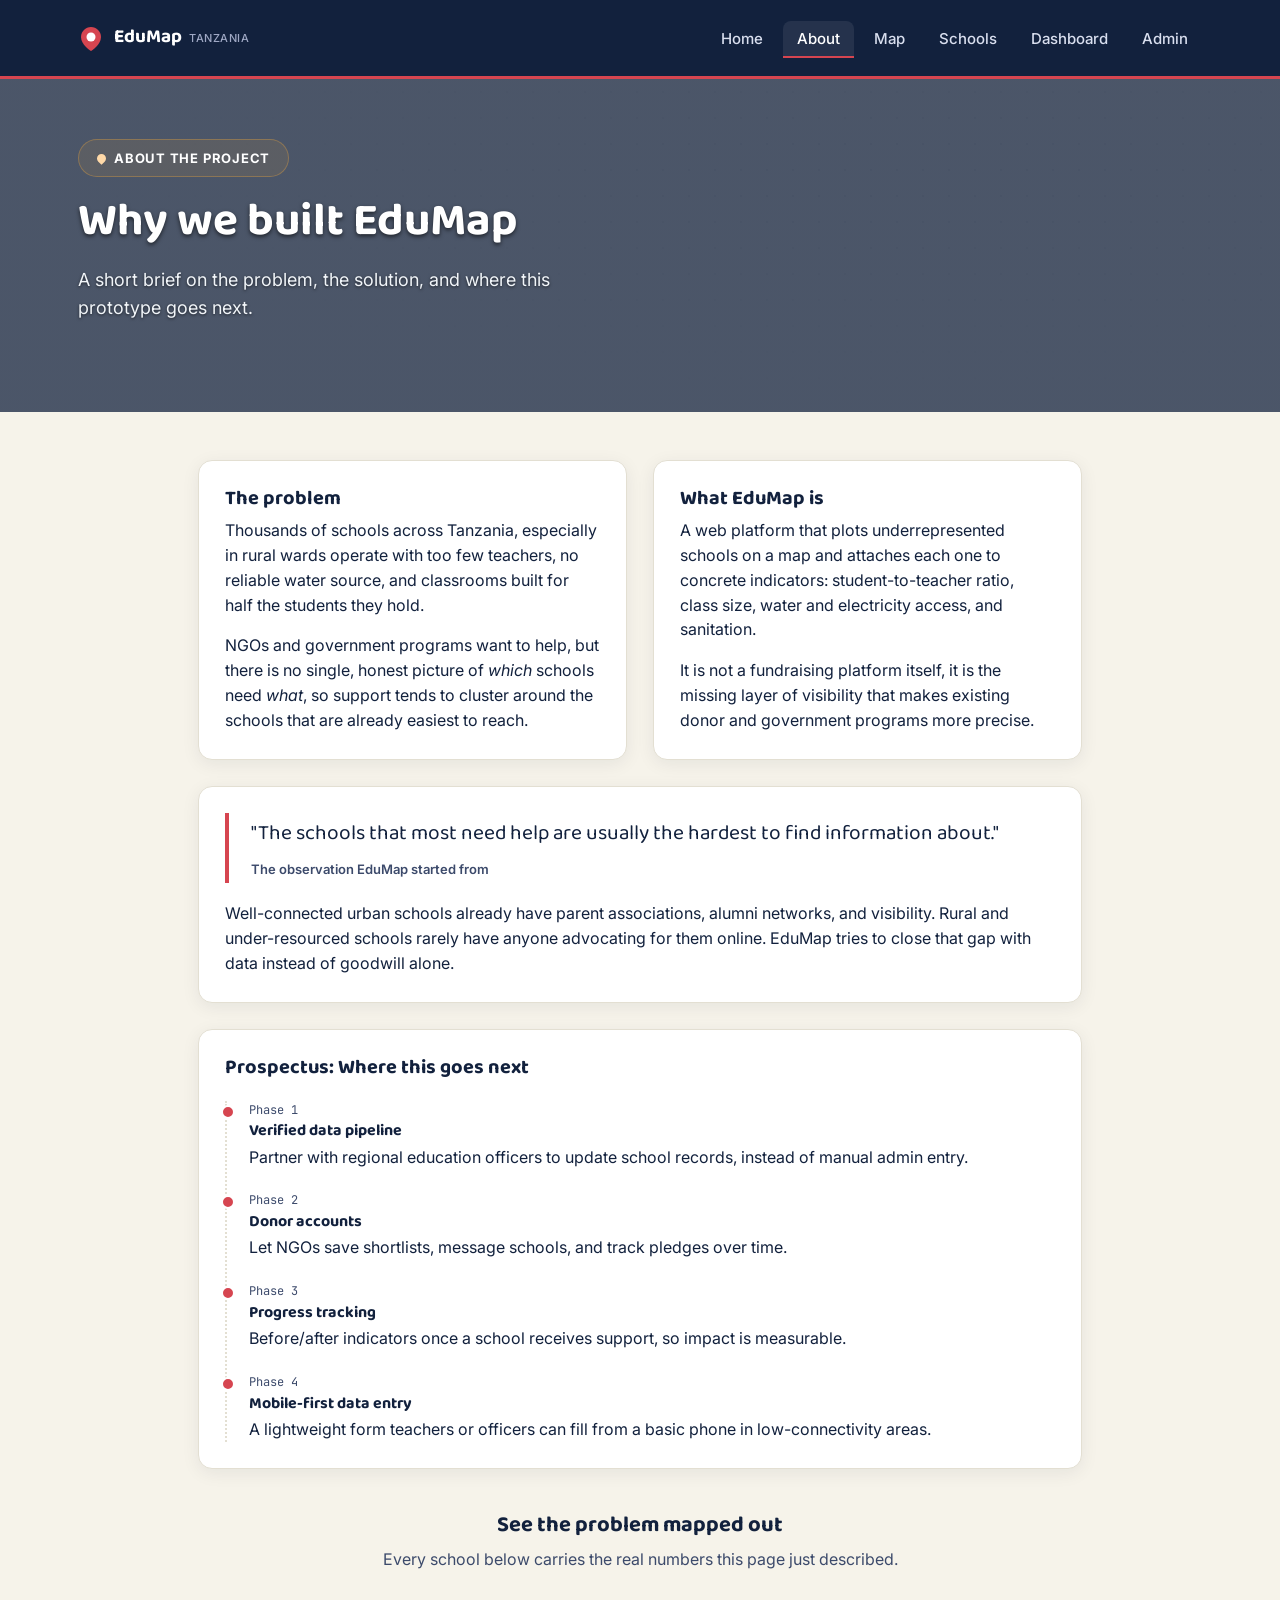
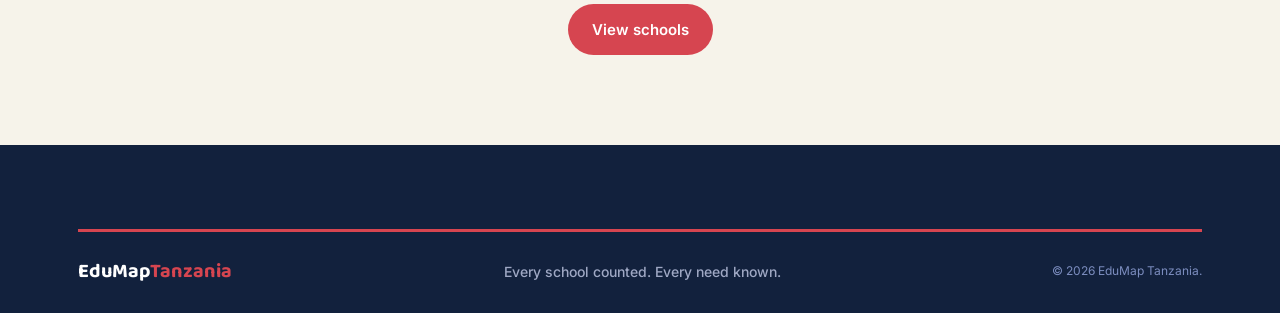
==== commit b9e2960e: "I hope we finish, amen" ====
--- a/about.html
+++ b/about.html
@@ -59,13 +59,13 @@
       <div class="split" data-reveal-stagger>
         <div class="card card-pad">
           <h2 style="font-size:20px;">The problem</h2>
-          <p>Thousands of schools across Tanzania — especially in rural wards — operate with too few teachers, no reliable water source, and classrooms built for half the students they hold.</p>
+          <p>Thousands of schools across Tanzania, especially in rural wards operate with too few teachers, no reliable water source, and classrooms built for half the students they hold.</p>
           <p>NGOs and government programs want to help, but there is no single, honest picture of <em>which</em> schools need <em>what</em>, so support tends to cluster around the schools that are already easiest to reach.</p>
         </div>
         <div class="card card-pad">
           <h2 style="font-size:20px;">What EduMap is</h2>
           <p>A web platform that plots underrepresented schools on a map and attaches each one to concrete indicators: student-to-teacher ratio, class size, water and electricity access, and sanitation.</p>
-          <p>It is not a fundraising platform itself — it is the missing layer of visibility that makes existing donor and government programs more precise.</p>
+          <p>It is not a fundraising platform itself, it is the missing layer of visibility that makes existing donor and government programs more precise.</p>
         </div>
       </div>
 
@@ -78,7 +78,7 @@
       </div>
 
       <div class="card card-pad" data-reveal>
-        <h2 style="font-size:20px; margin-bottom:22px;">Prospectus — where this goes next</h2>
+        <h2 style="font-size:20px; margin-bottom:22px;">Prospectus: Where this goes next</h2>
         <ul class="timeline">
           <li>
             <span class="date">Phase 1</span>
